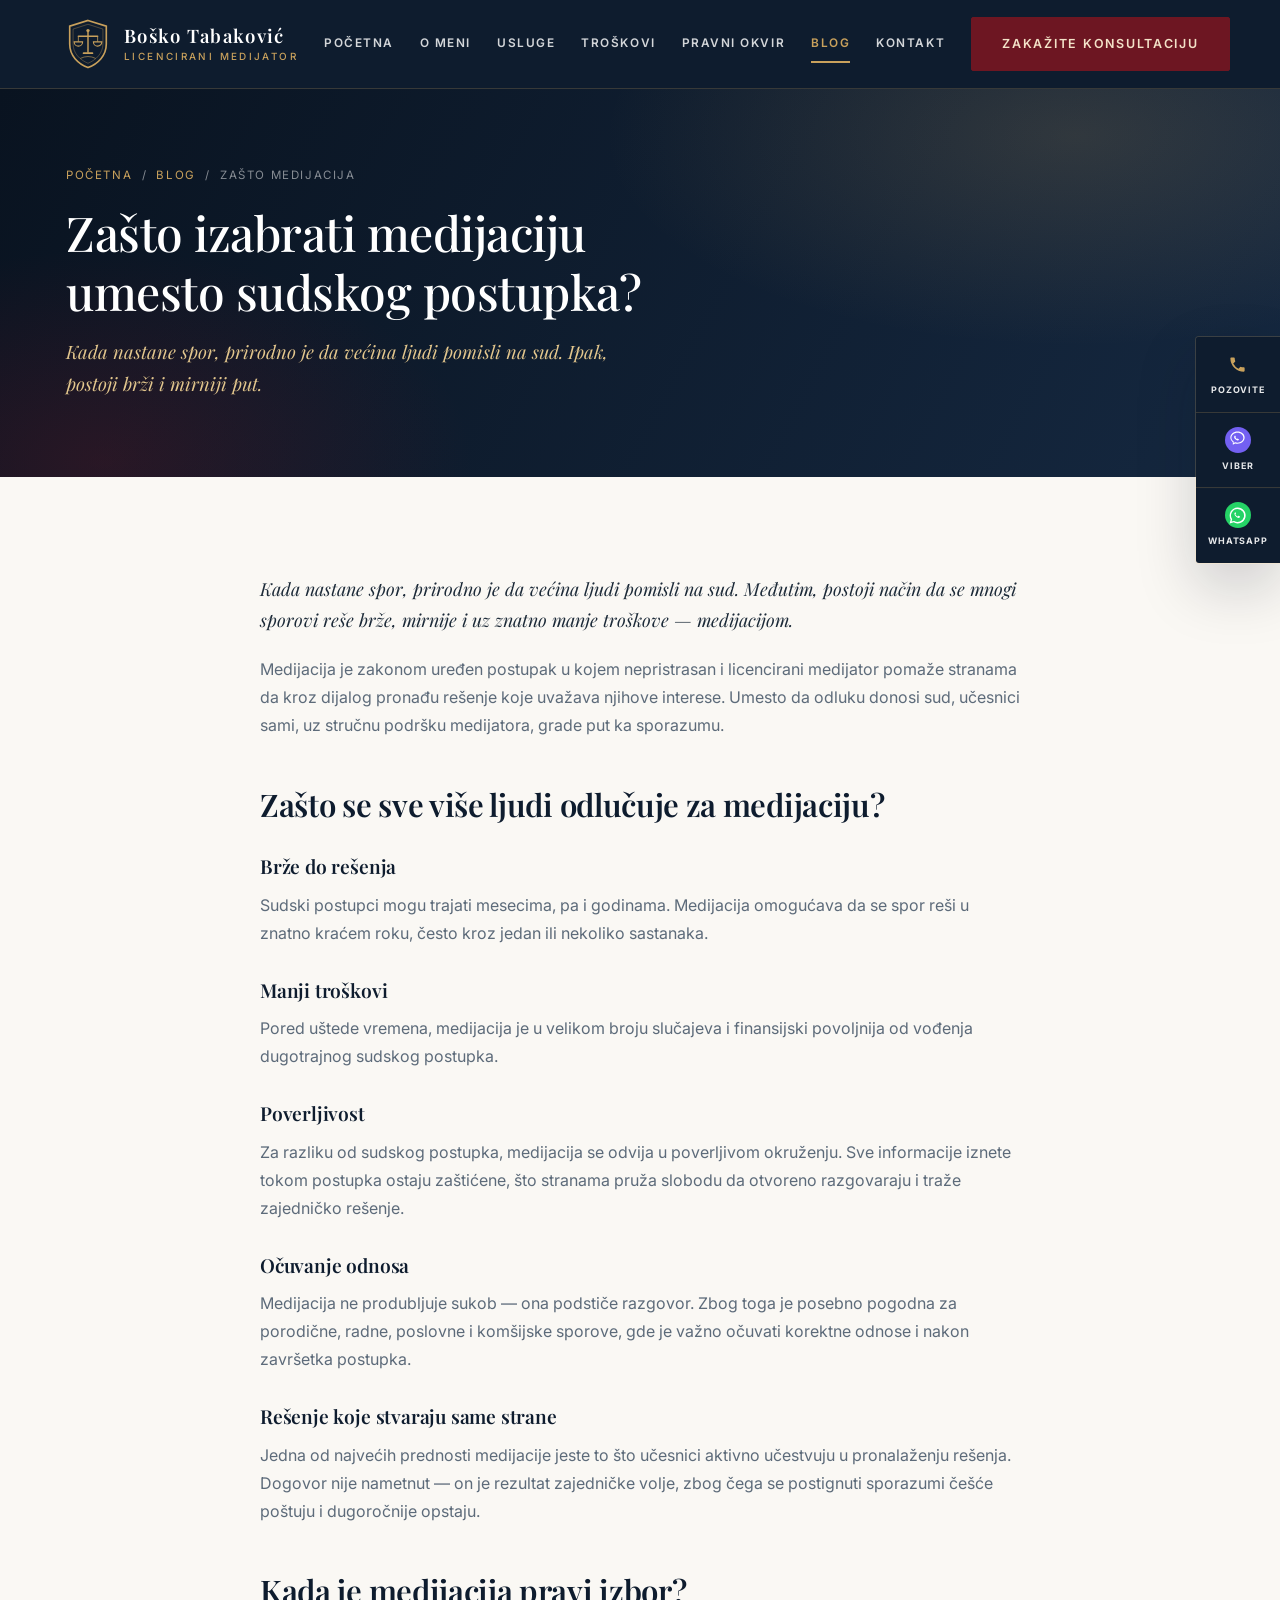
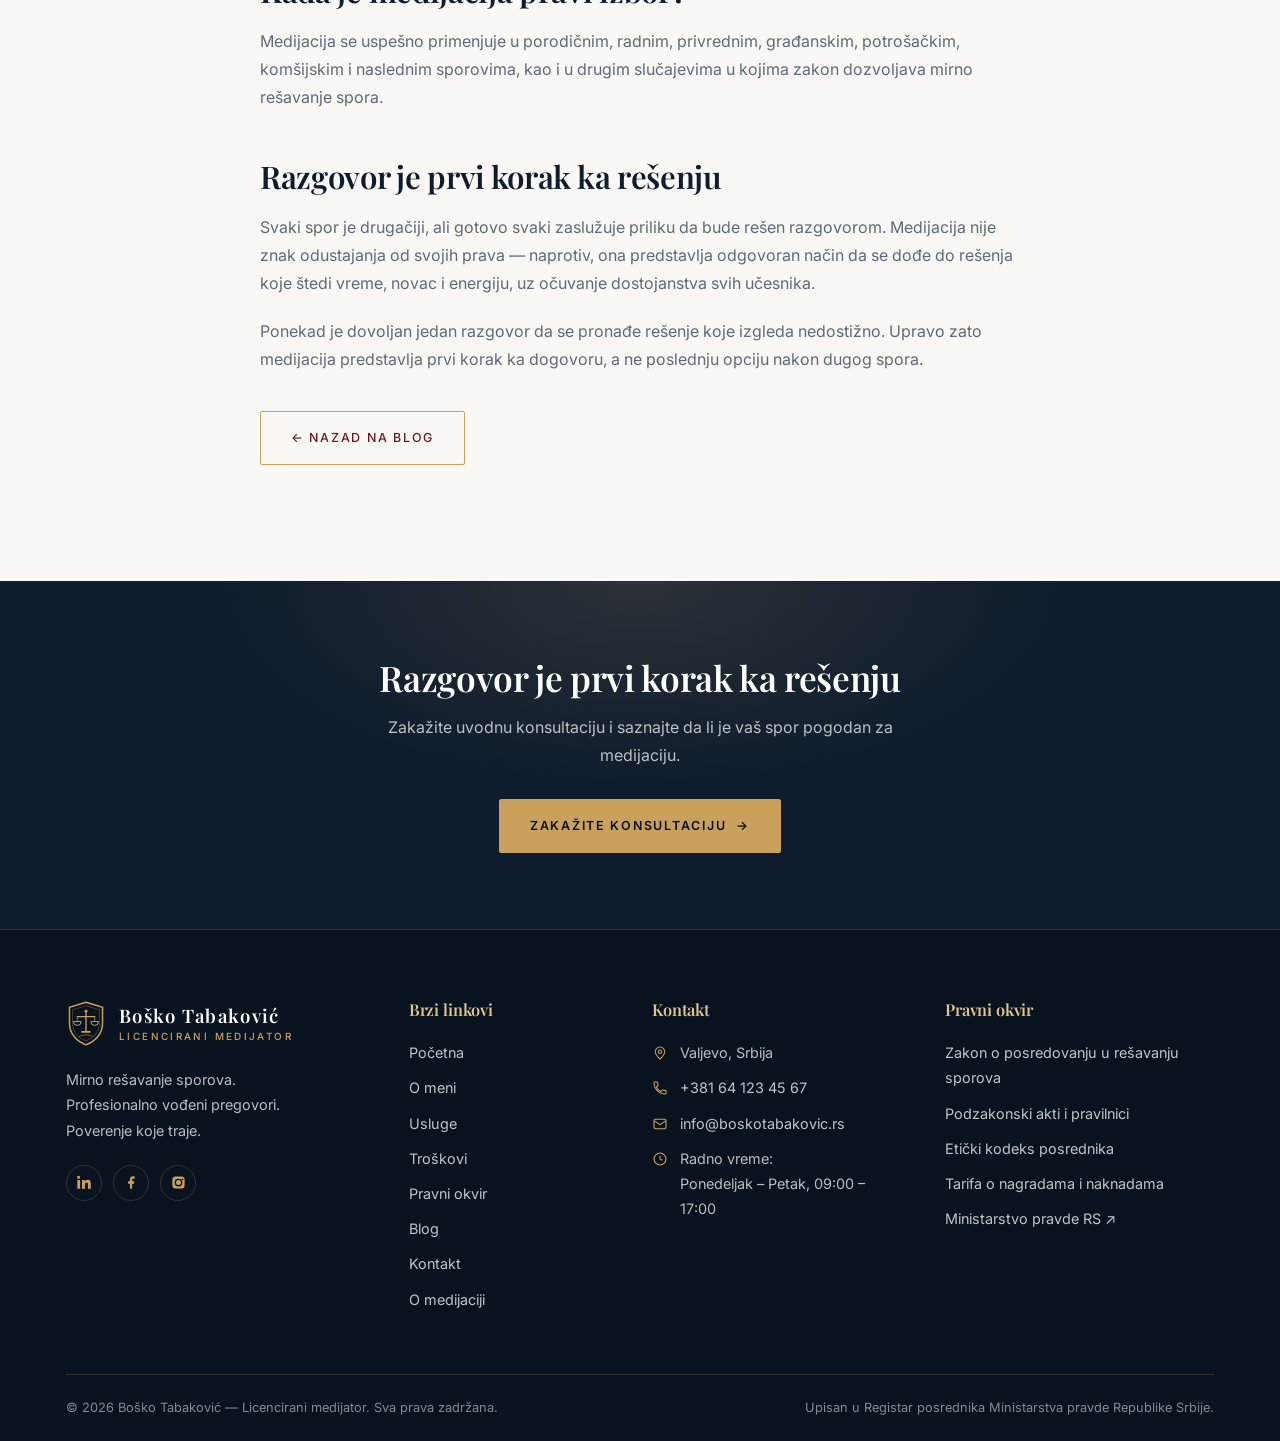
==== blog-zasto-medijacija.html @ adfed77c "Update" ====
<!DOCTYPE html>
<html lang="sr">
<head>
<meta charset="UTF-8">
<meta name="viewport" content="width=device-width,initial-scale=1">
<title>Zašto izabrati medijaciju umesto sudskog postupka?</title>
<meta name="description" content="Brže, jeftinije i poverljivije od suda: pet razloga zbog kojih se sve više ljudi odlučuje za medijaciju.">
<meta property="og:title" content="Zašto izabrati medijaciju umesto sudskog postupka?">
<meta property="og:description" content="Brže, jeftinije i poverljivije od suda: pet razloga zbog kojih se sve više ljudi odlučuje za medijaciju.">
<meta property="og:type" content="website">
<link rel="preconnect" href="https://fonts.googleapis.com">
<link rel="preconnect" href="https://fonts.gstatic.com" crossorigin>
<link href="https://fonts.googleapis.com/css2?family=Playfair+Display:ital,wght@0,500;0,600;0,700;1,500;1,600&family=Inter:wght@400;500;600;700&display=swap" rel="stylesheet">
<link rel="stylesheet" href="style.css">
</head>
<body>
<a class="skip" href="#main">Preskoči na sadržaj</a>
<header class="site-header">
  <div class="wrap">
    <a class="brand" href="index.html">
      <svg viewBox="0 0 44 54" aria-hidden="true">
<path d="M22 2.5 41 8.5V27c0 12-8.5 20.5-19 24.5C11.5 47.5 3 39 3 27V8.5Z" fill="none" stroke="#c9a15c" stroke-width="1.7"/>
<path d="M22 6.5 37.5 11.5V27c0 9.5-7 16.5-15.5 20C13.5 43.5 6.5 36.5 6.5 27V11.5Z" fill="none" stroke="#c9a15c" stroke-width=".7" opacity=".5"/>
<circle cx="22" cy="13" r="1.7" fill="#c9a15c"/>
<line x1="22" y1="14.5" x2="22" y2="36" stroke="#c9a15c" stroke-width="1.5"/>
<line x1="12" y1="19" x2="32" y2="19" stroke="#c9a15c" stroke-width="1.5" stroke-linecap="round"/>
<line x1="12" y1="19" x2="12" y2="24.6" stroke="#c9a15c" stroke-width=".8"/>
<line x1="32" y1="19" x2="32" y2="24.6" stroke="#c9a15c" stroke-width=".8"/>
<path d="M7.6 24.8a4.4 4.4 0 0 0 8.8 0Z" fill="none" stroke="#c9a15c" stroke-width="1.1"/>
<path d="M27.6 24.8a4.4 4.4 0 0 0 8.8 0Z" fill="none" stroke="#c9a15c" stroke-width="1.1"/>
<rect x="16.5" y="35.5" width="11" height="2" rx="1" fill="#c9a15c"/>
<path d="M14 42q8-4 16 0" fill="none" stroke="#c9a15c" stroke-width=".9" opacity=".7"/>
</svg>
      <span class="brand-text">
        <span class="brand-name">Boško Tabaković</span>
        <span class="brand-role">Licencirani medijator</span>
      </span>
    </a>
    <button class="burger" id="burger" aria-label="Otvori meni" aria-expanded="false" aria-controls="nav">
      <span></span><span></span><span></span>
    </button>
    <nav class="nav" id="nav"><a href="index.html">Početna</a><a href="o-meni.html">O meni</a><a href="usluge.html">Usluge</a><a href="troskovi.html">Troškovi</a><a href="pravni-okvir.html">Pravni okvir</a><a href="blog.html" class="active">Blog</a><a href="kontakt.html">Kontakt</a></nav>
    <a class="btn btn-burgundy header-cta" href="kontakt.html">Zakažite konsultaciju</a>
  </div>
</header>

<div class="contact-rail">
  <a href="tel:+381641234567"><span class="ic ic-phone"><svg viewBox="0 0 24 24" fill="#c9a15c"><path d="M6.6 10.8a15.1 15.1 0 0 0 6.6 6.6l2.2-2.2a1 1 0 0 1 1-.2c1.1.4 2.3.6 3.6.6a1 1 0 0 1 1 1V20a1 1 0 0 1-1 1A17 17 0 0 1 3 4a1 1 0 0 1 1-1h3.5a1 1 0 0 1 1 1c0 1.2.2 2.4.6 3.6a1 1 0 0 1-.2 1Z"/></svg></span>Pozovite</a>
  <a href="viber://chat?number=%2B381641234567"><span class="ic ic-viber"><svg viewBox="0 0 24 24" fill="#fff"><path d="M12 2C7 2 3 5.4 3 9.6c0 2.3 1.2 4.3 3.1 5.7v3.4l2.9-1.7c1 .2 1.9.4 3 .4 5 0 9-3.4 9-7.8S17 2 12 2Zm0 1.6c4.1 0 7.4 2.7 7.4 6.2S16.1 16 12 16c-1 0-1.9-.1-2.8-.4l-.4-.1-1.6 1v-1.9l-.4-.3C5.2 13.2 4.3 11.5 4.3 9.8c0-3.5 3.5-6.2 7.7-6.2Z"/><path d="M8.6 7.1c.2-.1.5 0 .6.2l.7 1.2c.1.2.1.5-.1.7l-.4.4c.4.8 1 1.4 1.9 1.8l.4-.4c.2-.2.5-.2.7-.1l1.2.7c.2.1.3.4.2.6-.3.7-1 1.1-1.7 1-2-.3-3.9-2-4.4-4-.2-.7.2-1.5.9-2.1Z"/></svg></span>Viber</a>
  <a href="https://wa.me/381641234567"><span class="ic ic-wa"><svg viewBox="0 0 24 24" fill="#fff"><path d="M12 2a10 10 0 0 0-8.6 15L2 22l5.2-1.4A10 10 0 1 0 12 2Zm0 1.8a8.2 8.2 0 1 1-4.2 15.2l-.3-.2-3 .8.8-2.9-.2-.3A8.2 8.2 0 0 1 12 3.8Z"/><path d="M8.9 7.3c.2 0 .4 0 .5.4l.7 1.6c.1.2 0 .4-.1.5l-.5.6c-.1.1-.2.3 0 .5.5.9 1.5 1.8 2.5 2.2.2.1.4.1.5-.1l.5-.6c.1-.2.3-.2.5-.1l1.6.8c.2.1.3.3.2.5-.2.8-1 1.4-1.9 1.5-2.4-.2-4.8-2.5-5.3-4.9-.1-.9.4-1.8 1.2-2.2.1-.1.3-.1.6-.1Z"/></svg></span>WhatsApp</a>
</div>

<main id="main">
<section class="page-hero">
  <div class="wrap">
    <div class="crumbs"><a href="index.html">Početna</a> &nbsp;/&nbsp; <a href="blog.html">Blog</a> &nbsp;/&nbsp; Zašto medijacija</div>
    <h1>Zašto izabrati medijaciju umesto sudskog postupka?</h1>
    <p class="sub">Kada nastane spor, prirodno je da većina ljudi pomisli na sud. Ipak, postoji brži i mirniji put.</p>
  </div>
</section>

<section class="section bg-cream">
  <div class="wrap">
    <div class="prose" style="max-width:76ch;margin:0 auto">
      <p class="strong-lead">Kada nastane spor, prirodno je da većina ljudi pomisli na sud. Međutim, postoji način da se mnogi sporovi reše brže, mirnije i uz znatno manje troškove — medijacijom.</p>
      <p>Medijacija je zakonom uređen postupak u kojem nepristrasan i licencirani medijator pomaže stranama da kroz dijalog pronađu rešenje koje uvažava njihove interese. Umesto da odluku donosi sud, učesnici sami, uz stručnu podršku medijatora, grade put ka sporazumu.</p>

      <h2>Zašto se sve više ljudi odlučuje za medijaciju?</h2>

      <h3>Brže do rešenja</h3>
      <p>Sudski postupci mogu trajati mesecima, pa i godinama. Medijacija omogućava da se spor reši u znatno kraćem roku, često kroz jedan ili nekoliko sastanaka.</p>

      <h3>Manji troškovi</h3>
      <p>Pored uštede vremena, medijacija je u velikom broju slučajeva i finansijski povoljnija od vođenja dugotrajnog sudskog postupka.</p>

      <h3>Poverljivost</h3>
      <p>Za razliku od sudskog postupka, medijacija se odvija u poverljivom okruženju. Sve informacije iznete tokom postupka ostaju zaštićene, što stranama pruža slobodu da otvoreno razgovaraju i traže zajedničko rešenje.</p>

      <h3>Očuvanje odnosa</h3>
      <p>Medijacija ne produbljuje sukob — ona podstiče razgovor. Zbog toga je posebno pogodna za porodične, radne, poslovne i komšijske sporove, gde je važno očuvati korektne odnose i nakon završetka postupka.</p>

      <h3>Rešenje koje stvaraju same strane</h3>
      <p>Jedna od najvećih prednosti medijacije jeste to što učesnici aktivno učestvuju u pronalaženju rešenja. Dogovor nije nametnut — on je rezultat zajedničke volje, zbog čega se postignuti sporazumi češće poštuju i dugoročnije opstaju.</p>

      <h2>Kada je medijacija pravi izbor?</h2>
      <p>Medijacija se uspešno primenjuje u porodičnim, radnim, privrednim, građanskim, potrošačkim, komšijskim i naslednim sporovima, kao i u drugim slučajevima u kojima zakon dozvoljava mirno rešavanje spora.</p>

      <h2>Razgovor je prvi korak ka rešenju</h2>
      <p>Svaki spor je drugačiji, ali gotovo svaki zaslužuje priliku da bude rešen razgovorom. Medijacija nije znak odustajanja od svojih prava — naprotiv, ona predstavlja odgovoran način da se dođe do rešenja koje štedi vreme, novac i energiju, uz očuvanje dostojanstva svih učesnika.</p>
      <p>Ponekad je dovoljan jedan razgovor da se pronađe rešenje koje izgleda nedostižno. Upravo zato medijacija predstavlja prvi korak ka dogovoru, a ne poslednju opciju nakon dugog spora.</p>

      <p style="margin-top:38px"><a class="btn btn-outline-dark" href="blog.html">&larr; Nazad na blog</a></p>
    </div>
  </div>
</section>
<section class="cta-band">
  <div class="wrap">
    <h2>Razgovor je prvi korak ka rešenju</h2>
    <p>Zakažite uvodnu konsultaciju i saznajte da li je vaš spor pogodan za medijaciju.</p>
    <a class="btn btn-gold" href="kontakt.html">Zakažite konsultaciju <span class="arr">&rarr;</span></a>
  </div>
</section>
</main>

<footer class="site-footer">
  <div class="wrap">
    <div class="foot-grid">
      <div>
        <div class="foot-brand">
          <svg viewBox="0 0 44 54" aria-hidden="true">
<path d="M22 2.5 41 8.5V27c0 12-8.5 20.5-19 24.5C11.5 47.5 3 39 3 27V8.5Z" fill="none" stroke="#c9a15c" stroke-width="1.7"/>
<path d="M22 6.5 37.5 11.5V27c0 9.5-7 16.5-15.5 20C13.5 43.5 6.5 36.5 6.5 27V11.5Z" fill="none" stroke="#c9a15c" stroke-width=".7" opacity=".5"/>
<circle cx="22" cy="13" r="1.7" fill="#c9a15c"/>
<line x1="22" y1="14.5" x2="22" y2="36" stroke="#c9a15c" stroke-width="1.5"/>
<line x1="12" y1="19" x2="32" y2="19" stroke="#c9a15c" stroke-width="1.5" stroke-linecap="round"/>
<line x1="12" y1="19" x2="12" y2="24.6" stroke="#c9a15c" stroke-width=".8"/>
<line x1="32" y1="19" x2="32" y2="24.6" stroke="#c9a15c" stroke-width=".8"/>
<path d="M7.6 24.8a4.4 4.4 0 0 0 8.8 0Z" fill="none" stroke="#c9a15c" stroke-width="1.1"/>
<path d="M27.6 24.8a4.4 4.4 0 0 0 8.8 0Z" fill="none" stroke="#c9a15c" stroke-width="1.1"/>
<rect x="16.5" y="35.5" width="11" height="2" rx="1" fill="#c9a15c"/>
<path d="M14 42q8-4 16 0" fill="none" stroke="#c9a15c" stroke-width=".9" opacity=".7"/>
</svg>
          <span class="brand-text">
            <span class="brand-name">Boško Tabaković</span>
            <span class="brand-role">Licencirani medijator</span>
          </span>
        </div>
        <p>Mirno rešavanje sporova.<br>Profesionalno vođeni pregovori.<br>Poverenje koje traje.</p>
        <div class="socials">
          <a href="#" aria-label="LinkedIn"><svg viewBox="0 0 24 24"><path d="M4.98 3.5a2.49 2.49 0 1 1-4.98 0 2.49 2.49 0 0 1 4.98 0ZM.5 8H5v14H.5Zm7.5 0h4.3v1.9h.1c.6-1.1 2.1-2.3 4.3-2.3 4.6 0 5.4 3 5.4 6.9V22h-4.5v-6.6c0-1.6 0-3.6-2.2-3.6s-2.6 1.7-2.6 3.5V22H8Z"/></svg></a>
          <a href="#" aria-label="Facebook"><svg viewBox="0 0 24 24"><path d="M13 22v-8h3l.5-4H13V7.5c0-1 .3-1.5 1.6-1.5H17V2.2c-.6-.1-1.7-.2-2.9-.2C11.4 2 9.5 3.7 9.5 6.9V10h-3v4h3v8Z"/></svg></a>
          <a href="#" aria-label="Instagram"><svg viewBox="0 0 24 24"><path d="M12 2.2c3.2 0 3.6 0 4.8.1 3.3.1 4.8 1.7 4.9 4.9.1 1.3.1 1.6.1 4.8s0 3.6-.1 4.8c-.1 3.2-1.7 4.8-4.9 4.9-1.3.1-1.6.1-4.8.1s-3.6 0-4.8-.1c-3.3-.1-4.8-1.7-4.9-4.9-.1-1.2-.1-1.6-.1-4.8s0-3.6.1-4.8C2.4 4 4 2.4 7.2 2.3 8.4 2.2 8.8 2.2 12 2.2Zm0 3.6a6.2 6.2 0 1 0 0 12.4 6.2 6.2 0 0 0 0-12.4Zm0 10.2a4 4 0 1 1 0-8 4 4 0 0 1 0 8Zm6.4-10.4a1.44 1.44 0 1 0 0 2.9 1.44 1.44 0 0 0 0-2.9Z"/></svg></a>
        </div>
      </div>
      <div>
        <h4>Brzi linkovi</h4>
        <ul><li><a href="index.html">Početna</a></li><li><a href="o-meni.html">O meni</a></li><li><a href="usluge.html">Usluge</a></li><li><a href="troskovi.html">Troškovi</a></li><li><a href="pravni-okvir.html">Pravni okvir</a></li><li><a href="blog.html">Blog</a></li><li><a href="kontakt.html">Kontakt</a></li><li><a href="o-medijaciji.html">O medijaciji</a></li></ul>
      </div>
      <div>
        <h4>Kontakt</h4>
        <ul class="foot-contact">
          <li><svg viewBox="0 0 24 24"><path d="M12 21s7-6.3 7-11a7 7 0 1 0-14 0c0 4.7 7 11 7 11Z"/><circle cx="12" cy="10" r="2.6"/></svg><span>Valjevo, Srbija</span></li>
          <li><svg viewBox="0 0 24 24"><path d="M6.6 10.8a15.1 15.1 0 0 0 6.6 6.6l2.2-2.2a1 1 0 0 1 1-.2c1.1.4 2.3.6 3.6.6a1 1 0 0 1 1 1V20a1 1 0 0 1-1 1A17 17 0 0 1 3 4a1 1 0 0 1 1-1h3.5a1 1 0 0 1 1 1c0 1.2.2 2.4.6 3.6a1 1 0 0 1-.2 1Z"/></svg><a href="tel:+381641234567">+381 64 123 45 67</a></li>
          <li><svg viewBox="0 0 24 24"><rect x="3" y="5" width="18" height="14" rx="2"/><path d="m3 7 9 6 9-6"/></svg><a href="mailto:info@boskotabakovic.rs">info@boskotabakovic.rs</a></li>
          <li><svg viewBox="0 0 24 24"><circle cx="12" cy="12" r="9"/><path d="M12 7v5l3.5 2"/></svg><span>Radno vreme:<br>Ponedeljak – Petak, 09:00 – 17:00</span></li>
        </ul>
      </div>
      <div>
        <h4>Pravni okvir</h4>
        <ul>
          <li><a href="pravni-okvir.html">Zakon o posredovanju u rešavanju sporova</a></li>
          <li><a href="pravni-okvir.html">Podzakonski akti i pravilnici</a></li>
          <li><a href="pravni-okvir.html">Etički kodeks posrednika</a></li>
          <li><a href="troskovi.html">Tarifa o nagradama i naknadama</a></li>
          <li><a href="https://www.mpravde.gov.rs/" target="_blank" rel="noopener">Ministarstvo pravde RS &#8599;</a></li>
        </ul>
      </div>
    </div>
    <div class="foot-legal">
      <span>&copy; <span id="god">2026</span> Boško Tabaković — Licencirani medijator. Sva prava zadržana.</span>
      <span>Upisan u Registar posrednika Ministarstva pravde Republike Srbije.</span>
    </div>
  </div>
</footer>
<script src="main.js"></script>
</body>
</html>
---- style.css ----
/* ============================================================
   BOŠKO TABAKOVIĆ — LICENCIRANI MEDIJATOR
   Dizajn sistem: tamnoplava (navy) + zlato + bordo + krem
   ============================================================ */

:root{
  --navy-900:#091320;
  --navy-800:#0e1c2e;
  --navy-700:#152840;
  --navy-600:#1e3552;
  --navy-line:rgba(201,161,92,.22);

  --gold:#c9a15c;
  --gold-light:#e2c68d;
  --gold-deep:#a07c3c;

  --burgundy:#6d1622;
  --burgundy-light:#8a2130;

  --cream:#faf8f4;
  --cream-2:#f2eee6;
  --cream-line:#e6dfd2;

  --ink:#1c2a38;
  --ink-soft:#5d6b7a;
  --white:#fff;

  --serif:'Playfair Display',Georgia,'Times New Roman',serif;
  --sans:'Inter',system-ui,-apple-system,'Segoe UI',sans-serif;

  --shadow-sm:0 2px 10px rgba(9,19,32,.06);
  --shadow:0 12px 40px rgba(9,19,32,.10);
  --shadow-lg:0 24px 60px rgba(9,19,32,.18);
}

*{margin:0;padding:0;box-sizing:border-box}
html{scroll-behavior:smooth;-webkit-text-size-adjust:100%}
body{
  font-family:var(--sans);
  color:var(--ink);
  background:var(--cream);
  line-height:1.75;
  font-size:16px;
  overflow-x:hidden;
}
img{max-width:100%;display:block}
a{color:inherit}

h1,h2,h3,h4,.serif{font-family:var(--serif);font-weight:600;line-height:1.22;letter-spacing:-.01em}

.wrap{max-width:1200px;margin:0 auto;padding:0 26px}
.wrap-narrow{max-width:860px;margin:0 auto;padding:0 26px}

/* ---------- TIPOGRAFSKE UTILITY KLASE ---------- */
.eyebrow{
  font-size:.74rem;font-weight:600;letter-spacing:.26em;text-transform:uppercase;
  color:var(--gold-deep);margin-bottom:14px;
}
.on-dark .eyebrow,.eyebrow.on-dark{color:var(--gold)}
.title-lg{font-size:clamp(2rem,4.2vw,3.1rem)}
.title-md{font-size:clamp(1.6rem,3vw,2.3rem)}
.title-sm{font-size:clamp(1.25rem,2.2vw,1.55rem)}
.lead{font-size:1.08rem;color:var(--ink-soft);max-width:66ch}
.center{text-align:center}
.center .lead{margin-left:auto;margin-right:auto}

.rule{width:64px;height:2px;background:var(--gold);margin:22px 0}
.rule.c{margin-left:auto;margin-right:auto}
.rule-diamond{display:flex;align-items:center;justify-content:center;gap:12px;margin:20px 0}
.rule-diamond::before,.rule-diamond::after{content:"";height:1px;width:56px;background:var(--gold);opacity:.6}
.rule-diamond span{width:7px;height:7px;background:var(--gold);transform:rotate(45deg)}

/* ---------- DUGMAD ---------- */
.btn{
  display:inline-flex;align-items:center;gap:10px;
  font-family:var(--sans);font-size:.78rem;font-weight:600;letter-spacing:.14em;text-transform:uppercase;
  padding:15px 30px;border:1px solid transparent;border-radius:2px;
  text-decoration:none;cursor:pointer;
  transition:background .2s,color .2s,border-color .2s,transform .2s;
}
.btn:hover{transform:translateY(-2px)}
.btn-gold{background:var(--gold);color:var(--navy-900);border-color:var(--gold)}
.btn-gold:hover{background:var(--gold-light);border-color:var(--gold-light)}
.btn-burgundy{background:var(--burgundy);color:#f3e2c8;border-color:var(--burgundy)}
.btn-burgundy:hover{background:var(--burgundy-light);border-color:var(--burgundy-light)}
.btn-outline-light{background:transparent;color:var(--white);border-color:rgba(255,255,255,.4)}
.btn-outline-light:hover{border-color:var(--gold);color:var(--gold-light)}
.btn-outline-dark{background:transparent;color:var(--burgundy);border-color:var(--gold)}
.btn-outline-dark:hover{background:var(--gold);color:var(--navy-900)}
.btn .arr{transition:transform .2s}
.btn:hover .arr{transform:translateX(4px)}

/* ---------- HEADER ---------- */
.site-header{
  position:sticky;top:0;z-index:200;
  background:var(--navy-800);
  border-bottom:1px solid var(--navy-line);
}
.site-header .wrap{display:flex;align-items:center;gap:26px;height:88px}
.brand{display:flex;align-items:center;gap:14px;text-decoration:none;flex-shrink:0}
.brand svg{width:44px;height:52px;flex-shrink:0}
.brand-text{display:flex;flex-direction:column;line-height:1.1}
.brand-name{font-family:var(--serif);font-size:1.16rem;font-weight:600;color:var(--white);letter-spacing:.07em;white-space:nowrap}
.brand-role{font-size:.62rem;font-weight:500;letter-spacing:.24em;text-transform:uppercase;color:var(--gold);margin-top:5px}

.nav{display:flex;gap:26px;align-items:center;margin-left:auto}
.nav a{
  font-size:.74rem;font-weight:600;letter-spacing:.13em;text-transform:uppercase;
  color:rgba(255,255,255,.82);text-decoration:none;padding:8px 0;
  border-bottom:2px solid transparent;white-space:nowrap;transition:color .2s,border-color .2s;
}
.nav a:hover{color:var(--gold-light)}
.nav a.active{color:var(--gold);border-bottom-color:var(--gold)}
.header-cta{flex-shrink:0}
.burger{
  display:none;margin-left:auto;background:none;border:1px solid var(--navy-line);
  border-radius:2px;padding:10px 14px;cursor:pointer;color:var(--gold);
}
.burger span{display:block;width:20px;height:2px;background:var(--gold);margin:4px 0;transition:transform .25s,opacity .25s}
.burger[aria-expanded="true"] span:nth-child(1){transform:translateY(6px) rotate(45deg)}
.burger[aria-expanded="true"] span:nth-child(2){opacity:0}
.burger[aria-expanded="true"] span:nth-child(3){transform:translateY(-6px) rotate(-45deg)}

/* ---------- PLUTAJUĆA KONTAKT TRAKA ---------- */
.contact-rail{
  position:fixed;right:0;top:50%;transform:translateY(-50%);z-index:190;
  display:flex;flex-direction:column;
  border:1px solid var(--navy-line);border-right:none;border-radius:4px 0 0 4px;overflow:hidden;
  box-shadow:var(--shadow-lg);
}
.contact-rail a{
  display:flex;flex-direction:column;align-items:center;gap:5px;
  padding:14px 12px;text-decoration:none;
  font-size:.56rem;font-weight:700;letter-spacing:.1em;text-transform:uppercase;
  background:var(--navy-800);color:rgba(255,255,255,.9);
  border-bottom:1px solid var(--navy-line);transition:background .2s;
}
.contact-rail a:last-child{border-bottom:none}
.contact-rail a:hover{background:var(--navy-700)}
.contact-rail svg{width:19px;height:19px}
.contact-rail .ic{width:26px;height:26px;border-radius:50%;display:flex;align-items:center;justify-content:center}
.ic-phone{background:transparent}
.ic-viber{background:#7360f2}
.ic-wa{background:#25d366}

/* ---------- HERO ---------- */
.hero{position:relative;background:var(--navy-800);overflow:hidden;isolation:isolate}
.hero-media{position:absolute;inset:0;z-index:-2}
.hero-media img{width:100%;height:100%;object-fit:cover;object-position:center right}
.hero-fallback{
  position:absolute;inset:0;z-index:-2;
  background:
    radial-gradient(1000px 460px at 78% 32%,rgba(201,161,92,.20),transparent 62%),
    radial-gradient(700px 420px at 96% 82%,rgba(109,22,34,.34),transparent 65%),
    linear-gradient(122deg,var(--navy-900) 0%,var(--navy-800) 46%,var(--navy-700) 100%);
}
.hero-fallback::after{
  content:"";position:absolute;inset:0;
  background-image:linear-gradient(rgba(201,161,92,.05) 1px,transparent 1px);
  background-size:100% 42px;opacity:.5;
}
.hero-veil{
  position:absolute;inset:0;z-index:-1;
  background:linear-gradient(96deg,rgba(9,19,32,.96) 0%,rgba(9,19,32,.9) 34%,rgba(9,19,32,.5) 66%,rgba(9,19,32,.28) 100%);
}
.hero .wrap{position:relative;padding-top:104px;padding-bottom:104px;min-height:560px;display:flex;flex-direction:column;justify-content:center}
.hero-inner{max-width:620px}
.hero h1{font-size:clamp(2.3rem,5.2vw,4rem);color:var(--white);font-weight:500;line-height:1.14}
.hero h1 .gold{display:block;color:var(--gold);font-style:italic;font-weight:500}
.hero p{color:rgba(255,255,255,.82);font-size:1.05rem;max-width:52ch;margin-bottom:38px}
.hero-btns{display:flex;gap:16px;flex-wrap:wrap}
.hero-scroll{
  position:absolute;bottom:26px;left:50%;transform:translateX(-50%);
  display:flex;flex-direction:column;align-items:center;gap:9px;
  font-size:.6rem;letter-spacing:.2em;text-transform:uppercase;color:rgba(255,255,255,.55);
  text-decoration:none;
}
.hero-mouse{width:19px;height:31px;border:1.5px solid rgba(255,255,255,.5);border-radius:11px;position:relative}
.hero-mouse::after{
  content:"";position:absolute;left:50%;top:7px;width:2.5px;height:6px;border-radius:2px;
  background:var(--gold);transform:translateX(-50%);animation:scrolldot 1.9s ease-in-out infinite;
}
@keyframes scrolldot{0%,100%{opacity:0;transform:translate(-50%,0)}45%{opacity:1;transform:translate(-50%,8px)}}

/* Podnaslovni hero na unutrašnjim stranicama */
.page-hero{position:relative;background:var(--navy-800);isolation:isolate;overflow:hidden}
.page-hero::before{
  content:"";position:absolute;inset:0;z-index:-1;
  background:
    radial-gradient(760px 340px at 84% 12%,rgba(201,161,92,.17),transparent 62%),
    radial-gradient(560px 320px at 8% 96%,rgba(109,22,34,.3),transparent 66%),
    linear-gradient(118deg,var(--navy-900),var(--navy-700));
}
.page-hero .wrap{padding-top:76px;padding-bottom:76px}
.page-hero h1{color:var(--white);font-weight:500;font-size:clamp(1.9rem,4vw,3rem);max-width:20ch}
.page-hero .sub{color:var(--gold-light);font-family:var(--serif);font-style:italic;font-size:1.15rem;margin-top:16px;max-width:56ch}
.crumbs{font-size:.72rem;letter-spacing:.14em;text-transform:uppercase;color:rgba(255,255,255,.5);margin-bottom:18px}
.crumbs a{color:var(--gold);text-decoration:none}
.crumbs a:hover{text-decoration:underline}

/* ---------- SEKCIJE ---------- */
.section{padding:96px 0}
.section-sm{padding:64px 0}
.bg-cream{background:var(--cream)}
.bg-cream2{background:var(--cream-2)}
.bg-white{background:var(--white)}
.bg-navy{background:var(--navy-800);color:rgba(255,255,255,.86)}
.bg-navy h1,.bg-navy h2,.bg-navy h3,.bg-navy h4{color:var(--white)}
.bg-navy .lead{color:rgba(255,255,255,.72)}

/* ---------- KARTICE USLUGA ---------- */
.svc-grid{display:grid;grid-template-columns:repeat(3,1fr);gap:0;border:1px solid var(--cream-line);background:var(--white)}
.svc{
  padding:42px 30px;text-align:center;text-decoration:none;color:inherit;
  border-right:1px solid var(--cream-line);border-bottom:1px solid var(--cream-line);
  display:flex;flex-direction:column;align-items:center;
  transition:background .25s,transform .25s;
}
.svc:nth-child(3n){border-right:none}
.svc:nth-last-child(-n+3){border-bottom:none}
.svc:hover{background:var(--cream)}
.svc svg{width:46px;height:46px;stroke:var(--navy-700);fill:none;stroke-width:1.4;stroke-linecap:round;stroke-linejoin:round;margin-bottom:20px;transition:stroke .25s}
.svc:hover svg{stroke:var(--gold-deep)}
.svc h3{
  font-family:var(--serif);font-size:1.05rem;letter-spacing:.06em;text-transform:uppercase;
  color:var(--navy-800);margin-bottom:14px;
}
.svc p{font-size:.9rem;color:var(--ink-soft);margin-bottom:20px;flex-grow:1}
.svc .more{
  font-size:.68rem;font-weight:700;letter-spacing:.16em;text-transform:uppercase;color:var(--burgundy);
  display:inline-flex;align-items:center;gap:8px;
}
.svc:hover .more{color:var(--burgundy-light)}

/* ---------- ZAŠTO + POSTUPAK (tamna sekcija) ---------- */
.split{display:grid;grid-template-columns:1fr 1.25fr;gap:0}
.split-l{padding:76px 56px 76px 0;border-right:1px solid var(--navy-line)}
.split-r{padding:76px 0 76px 56px}
.checklist{list-style:none;margin-top:26px}
.checklist li{position:relative;padding:9px 0 9px 38px;color:rgba(255,255,255,.86);font-size:.96rem}
.checklist li::before{
  content:"";position:absolute;left:0;top:14px;width:21px;height:21px;border-radius:50%;
  border:1px solid var(--gold);
  background:url("data:image/svg+xml;charset=utf-8,%3Csvg xmlns='http://www.w3.org/2000/svg' viewBox='0 0 24 24' fill='none' stroke='%23c9a15c' stroke-width='3' stroke-linecap='round' stroke-linejoin='round'%3E%3Cpolyline points='20 6 9 17 4 12'/%3E%3C/svg%3E") center/11px no-repeat;
}
.steps{display:grid;grid-template-columns:repeat(4,1fr);gap:16px;margin-top:38px;position:relative}
.steps::before{content:"";position:absolute;top:31px;left:12%;right:12%;height:1px;background:var(--navy-line)}
.step{text-align:center;position:relative}
.step-num{font-size:.62rem;letter-spacing:.2em;color:var(--gold);margin-bottom:9px}
.step-circle{
  width:62px;height:62px;border-radius:50%;background:var(--burgundy);border:1px solid var(--gold);
  display:flex;align-items:center;justify-content:center;margin:0 auto 16px;position:relative;z-index:1;
}
.step-circle svg{width:25px;height:25px;stroke:var(--gold-light);fill:none;stroke-width:1.6;stroke-linecap:round;stroke-linejoin:round}
.step h4{font-size:.78rem;font-weight:700;letter-spacing:.13em;text-transform:uppercase;color:var(--white);font-family:var(--sans);margin-bottom:10px}
.step p{font-size:.84rem;color:rgba(255,255,255,.68);line-height:1.6}

/* ---------- O MENI (preview) ---------- */
.about{display:grid;grid-template-columns:1fr 1.1fr;gap:60px;align-items:center;position:relative}
.about-photo{position:relative;aspect-ratio:4/3.2;overflow:hidden;background:var(--navy-700)}
.about-photo img{width:100%;height:100%;object-fit:cover}
.photo-ph{
  position:absolute;inset:0;display:flex;flex-direction:column;align-items:center;justify-content:center;gap:10px;
  background:linear-gradient(150deg,var(--navy-700),var(--navy-900));color:rgba(255,255,255,.42);
  font-size:.78rem;letter-spacing:.12em;text-transform:uppercase;text-align:center;padding:24px;
}
.photo-ph svg{width:46px;height:46px;stroke:var(--gold);fill:none;stroke-width:1.2;opacity:.7}
.monogram{
  position:absolute;right:-10px;top:50%;transform:translateY(-50%);
  width:230px;opacity:.06;pointer-events:none;z-index:0;
}
.about > *{position:relative;z-index:1}

/* ---------- CITAT TRAKA ---------- */
.quote-band{background:var(--burgundy);color:#f6e8d2;text-align:center;padding:52px 26px}
.quote-band p{
  font-family:var(--serif);font-style:italic;font-size:clamp(1.15rem,2.4vw,1.65rem);
  display:inline-flex;align-items:center;gap:18px;flex-wrap:wrap;justify-content:center;
}
.quote-band .qm{font-size:2.1rem;color:var(--gold);line-height:1;font-style:normal}

/* ---------- SADRŽAJ (proza) ---------- */
.prose{max-width:78ch}
.prose p{margin-bottom:20px;color:var(--ink-soft)}
.prose p.strong-lead{color:var(--ink);font-size:1.12rem;font-family:var(--serif);font-style:italic}
.prose h2{font-size:clamp(1.4rem,2.6vw,1.95rem);color:var(--navy-800);margin:46px 0 18px}
.prose h3{font-size:1.2rem;color:var(--navy-800);margin:32px 0 12px}
.prose ul{list-style:none;margin:0 0 24px}
.prose ul li{position:relative;padding:7px 0 7px 26px;color:var(--ink-soft)}
.prose ul li::before{content:"";position:absolute;left:2px;top:18px;width:6px;height:6px;background:var(--gold);transform:rotate(45deg)}
.prose strong{color:var(--ink);font-weight:600}
.prose a{color:var(--burgundy);font-weight:500}

.tick-list{list-style:none;display:grid;grid-template-columns:repeat(2,1fr);gap:2px 30px;margin:8px 0 26px}
.tick-list li{position:relative;padding:9px 0 9px 32px;color:var(--ink)}
.tick-list li::before{
  content:"✓";position:absolute;left:0;top:9px;width:20px;height:20px;border-radius:50%;
  background:var(--burgundy);color:var(--gold-light);font-size:.7rem;
  display:flex;align-items:center;justify-content:center;
}

/* ---------- STUDIJA SLUČAJA ---------- */
.case{background:var(--navy-800);color:rgba(255,255,255,.82);padding:52px 46px;position:relative;overflow:hidden}
.case::before{
  content:"";position:absolute;top:0;left:0;width:4px;height:100%;
  background:linear-gradient(var(--gold),var(--burgundy));
}
.case h3{color:var(--white);font-size:1.5rem;margin-bottom:8px}
.case .case-tag{font-size:.68rem;letter-spacing:.24em;text-transform:uppercase;color:var(--gold);margin-bottom:10px}
.case-grid{display:grid;grid-template-columns:repeat(3,1fr);gap:30px;margin-top:32px}
.case-block h4{
  font-family:var(--sans);font-size:.72rem;font-weight:700;letter-spacing:.16em;text-transform:uppercase;
  color:var(--gold);margin-bottom:12px;padding-bottom:10px;border-bottom:1px solid var(--navy-line);
}
.case-block p{font-size:.92rem;color:rgba(255,255,255,.76)}
.case-note{margin-top:30px;padding-top:20px;border-top:1px solid var(--navy-line);font-size:.8rem;color:rgba(255,255,255,.5);font-style:italic}

/* ---------- FAQ ---------- */
.faq{max-width:820px}
.faq details{background:var(--white);border:1px solid var(--cream-line);border-left:3px solid var(--gold);margin-bottom:12px}
.faq summary{
  cursor:pointer;padding:20px 26px;font-weight:600;color:var(--navy-800);list-style:none;
  display:flex;justify-content:space-between;align-items:center;gap:18px;font-size:1rem;
}
.faq summary::-webkit-details-marker{display:none}
.faq summary::after{content:"+";font-family:var(--serif);font-size:1.5rem;color:var(--gold-deep);transition:transform .25s;flex-shrink:0;line-height:1}
.faq details[open] summary::after{transform:rotate(45deg)}
.faq details p{padding:0 26px 22px;color:var(--ink-soft);font-size:.95rem}

/* ---------- TABELE ---------- */
.table-wrap{overflow-x:auto;box-shadow:var(--shadow-sm)}
table.tbl{width:100%;border-collapse:collapse;background:var(--white);min-width:520px}
table.tbl th,table.tbl td{padding:15px 20px;text-align:left;border-bottom:1px solid var(--cream-line);font-size:.94rem}
table.tbl thead th{background:var(--navy-800);color:var(--gold-light);font-family:var(--serif);font-weight:600;font-size:1rem}
table.tbl tbody tr:last-child td{border-bottom:none}
table.tbl tbody tr:nth-child(even){background:var(--cream)}
table.tbl td.num{text-align:right;font-variant-numeric:tabular-nums;white-space:nowrap}
table.tbl td.hi{font-weight:600;color:var(--burgundy)}

/* ---------- KALKULATOR ---------- */
.calc{
  background:var(--navy-800);color:var(--white);
  display:grid;grid-template-columns:1.05fr .95fr;gap:0;
  box-shadow:var(--shadow-lg);overflow:hidden;
}
.calc-form{padding:46px 44px}
.calc-out{padding:46px 44px;background:var(--navy-900);border-left:1px solid var(--navy-line);display:flex;flex-direction:column}
.calc h3{color:var(--white);font-size:1.45rem;margin-bottom:6px}
.calc .hint{font-size:.86rem;color:rgba(255,255,255,.6);margin-bottom:28px}
.field{margin-bottom:22px}
.field label{display:block;font-size:.7rem;font-weight:700;letter-spacing:.15em;text-transform:uppercase;color:var(--gold);margin-bottom:9px}
.field input,.field select{
  width:100%;padding:13px 15px;background:var(--navy-700);color:var(--white);
  border:1px solid var(--navy-line);border-radius:2px;font-family:var(--sans);font-size:1rem;
}
.field input:focus,.field select:focus{outline:2px solid var(--gold);outline-offset:1px}
.field select option{background:var(--navy-800);color:var(--white)}
.seg{display:flex;gap:0;border:1px solid var(--navy-line);border-radius:2px;overflow:hidden}
.seg button{
  flex:1;padding:13px 10px;background:transparent;border:none;cursor:pointer;
  font-family:var(--sans);font-size:.78rem;font-weight:600;letter-spacing:.08em;text-transform:uppercase;
  color:rgba(255,255,255,.7);transition:background .2s,color .2s;
}
.seg button[aria-pressed="true"]{background:var(--gold);color:var(--navy-900)}
.stepper{display:flex;align-items:center;gap:0;border:1px solid var(--navy-line);border-radius:2px;width:fit-content}
.stepper button{
  width:46px;height:48px;background:transparent;border:none;color:var(--gold);
  font-size:1.3rem;cursor:pointer;line-height:1;transition:background .2s;
}
.stepper button:hover{background:var(--navy-700)}
.stepper input{
  width:64px;height:48px;text-align:center;background:var(--navy-700);color:var(--white);
  border:none;border-left:1px solid var(--navy-line);border-right:1px solid var(--navy-line);
  font-size:1.05rem;font-family:var(--sans);font-variant-numeric:tabular-nums;
}
.calc-total{margin-top:auto}
.calc-row{display:flex;justify-content:space-between;align-items:baseline;gap:14px;padding:13px 0;border-bottom:1px solid var(--navy-line);font-size:.92rem;color:rgba(255,255,255,.72)}
.calc-row .v{font-variant-numeric:tabular-nums;color:var(--white);font-weight:600;white-space:nowrap}
.calc-big{padding:26px 0 6px}
.calc-big .lbl{font-size:.7rem;letter-spacing:.18em;text-transform:uppercase;color:var(--gold);margin-bottom:8px}
.calc-big .amt{font-family:var(--serif);font-size:clamp(1.9rem,4.2vw,2.7rem);color:var(--gold-light);font-variant-numeric:tabular-nums;line-height:1.1}
.calc-split{background:rgba(201,161,92,.09);border:1px solid var(--navy-line);padding:16px 18px;margin-top:20px;font-size:.88rem;color:rgba(255,255,255,.8)}
.calc-split b{color:var(--gold-light);font-variant-numeric:tabular-nums}
.calc-note{font-size:.76rem;color:rgba(255,255,255,.5);margin-top:18px;line-height:1.6}

/* ---------- KONTAKT ---------- */
.contact-grid{display:grid;grid-template-columns:1fr 1.1fr;gap:36px}
.info-card{background:var(--white);border:1px solid var(--cream-line);border-top:3px solid var(--gold);padding:38px 34px}
.info-card h3{font-size:1.3rem;color:var(--navy-800);margin-bottom:24px}
.info-row{display:flex;gap:16px;align-items:flex-start;padding:13px 0;border-bottom:1px solid var(--cream-line)}
.info-row:last-of-type{border-bottom:none}
.info-row svg{width:19px;height:19px;stroke:var(--gold-deep);fill:none;stroke-width:1.6;flex-shrink:0;margin-top:5px}
.info-row a{color:var(--navy-800);font-weight:600;text-decoration:none}
.info-row a:hover{color:var(--burgundy)}
.info-row .lbl{font-size:.68rem;letter-spacing:.14em;text-transform:uppercase;color:var(--ink-soft);display:block;margin-bottom:3px}
.form-card{background:var(--white);border:1px solid var(--cream-line);border-top:3px solid var(--burgundy);padding:38px 34px}
.form-card label{display:block;font-size:.7rem;font-weight:700;letter-spacing:.14em;text-transform:uppercase;color:var(--navy-800);margin:18px 0 8px}
.form-card input,.form-card select,.form-card textarea{
  width:100%;padding:13px 15px;border:1px solid var(--cream-line);border-radius:2px;
  font-family:var(--sans);font-size:.97rem;background:var(--cream);color:var(--ink);
}
.form-card input:focus,.form-card select:focus,.form-card textarea:focus{outline:2px solid var(--gold);outline-offset:1px}
.form-note{font-size:.78rem;color:var(--ink-soft);margin-top:14px}

/* ---------- BLOG ---------- */
.post-grid{display:grid;grid-template-columns:repeat(3,1fr);gap:26px}
.post{background:var(--white);border:1px solid var(--cream-line);text-decoration:none;color:inherit;display:flex;flex-direction:column;transition:transform .25s,box-shadow .25s}
.post:hover{transform:translateY(-5px);box-shadow:var(--shadow)}
.post-top{background:var(--navy-800);padding:30px 28px;border-bottom:3px solid var(--gold)}
.post-top .cat{font-size:.64rem;letter-spacing:.2em;text-transform:uppercase;color:var(--gold)}
.post-body{padding:26px 28px;flex-grow:1;display:flex;flex-direction:column}
.post-body h3{font-size:1.2rem;color:var(--navy-800);margin-bottom:12px}
.post-body p{font-size:.92rem;color:var(--ink-soft);flex-grow:1;margin-bottom:18px}
.post-body .more{font-size:.68rem;font-weight:700;letter-spacing:.16em;text-transform:uppercase;color:var(--burgundy)}

/* ---------- CTA TRAKA ---------- */
.cta-band{background:var(--navy-800);text-align:center;padding:76px 26px;position:relative;overflow:hidden;isolation:isolate}
.cta-band::before{
  content:"";position:absolute;inset:0;z-index:-1;
  background:radial-gradient(620px 300px at 50% 0%,rgba(201,161,92,.16),transparent 68%);
}
.cta-band h2{color:var(--white);font-size:clamp(1.5rem,3vw,2.2rem);margin-bottom:14px}
.cta-band p{color:rgba(255,255,255,.72);max-width:56ch;margin:0 auto 30px}

/* ---------- FOOTER ---------- */
.site-footer{background:var(--navy-900);color:rgba(255,255,255,.72);padding:70px 0 0;border-top:1px solid var(--navy-line)}
.foot-grid{display:grid;grid-template-columns:1.5fr 1fr 1.25fr 1.35fr;gap:44px;padding-bottom:52px}
.site-footer h4{font-family:var(--serif);color:var(--gold-light);font-size:1.02rem;margin-bottom:20px;font-weight:600}
.site-footer p{font-size:.9rem;line-height:1.75}
.site-footer ul{list-style:none}
.site-footer li{margin-bottom:10px;font-size:.9rem}
.site-footer a{color:rgba(255,255,255,.75);text-decoration:none}
.site-footer a:hover{color:var(--gold-light)}
.foot-brand{display:flex;align-items:center;gap:13px;margin-bottom:20px}
.foot-brand svg{width:40px;height:47px}
.foot-contact li{display:flex;gap:12px;align-items:flex-start}
.foot-contact svg{width:16px;height:16px;stroke:var(--gold);fill:none;stroke-width:1.6;flex-shrink:0;margin-top:5px}
.socials{display:flex;gap:11px;margin-top:22px}
.socials a{
  width:36px;height:36px;border:1px solid var(--navy-line);border-radius:50%;
  display:flex;align-items:center;justify-content:center;transition:background .2s,border-color .2s;
}
.socials a:hover{background:var(--gold);border-color:var(--gold)}
.socials svg{width:15px;height:15px;fill:var(--gold)}
.socials a:hover svg{fill:var(--navy-900)}
.news-form{display:flex;margin-top:14px;border:1px solid var(--navy-line)}
.news-form input{flex:1;padding:12px 14px;background:var(--navy-800);border:none;color:var(--white);font-family:var(--sans);font-size:.88rem;min-width:0}
.news-form input:focus{outline:2px solid var(--gold);outline-offset:-2px}
.news-form button{width:48px;background:var(--gold);border:none;color:var(--navy-900);font-size:1.1rem;cursor:pointer;transition:background .2s}
.news-form button:hover{background:var(--gold-light)}
.foot-legal{
  border-top:1px solid var(--navy-line);padding:22px 0;
  display:flex;justify-content:space-between;gap:20px;flex-wrap:wrap;
  font-size:.8rem;color:rgba(255,255,255,.5);
}
.foot-legal a{color:rgba(255,255,255,.6)}

/* ---------- PRISTUPAČNOST ---------- */
a:focus-visible,button:focus-visible,summary:focus-visible,input:focus-visible,select:focus-visible,textarea:focus-visible{
  outline:3px solid var(--gold);outline-offset:2px;
}
.skip{position:absolute;left:-9999px;top:0;background:var(--gold);color:var(--navy-900);padding:12px 20px;z-index:999}
.skip:focus{left:10px;top:10px}
@media (prefers-reduced-motion:reduce){
  *{transition:none !important;animation:none !important}
  html{scroll-behavior:auto}
}

/* ---------- RESPONSIVE ---------- */
@media(max-width:1080px){
  .nav{gap:18px}
  .nav a{font-size:.68rem;letter-spacing:.1em}
  .contact-rail{display:none}
}
@media(max-width:980px){
  .site-header .wrap{height:76px}
  .burger{display:block}
  .nav{
    display:none;position:absolute;top:76px;left:0;right:0;
    background:var(--navy-800);flex-direction:column;align-items:stretch;gap:0;
    padding:12px 26px 22px;border-bottom:2px solid var(--gold);box-shadow:var(--shadow-lg);
  }
  .nav.open{display:flex}
  .nav a{padding:14px 0;border-bottom:1px solid var(--navy-line);font-size:.78rem}
  .nav a.active{border-bottom-color:var(--gold)}
  .header-cta{display:none}
  .svc-grid{grid-template-columns:repeat(2,1fr)}
  .svc:nth-child(3n){border-right:1px solid var(--cream-line)}
  .svc:nth-child(2n){border-right:none}
  .svc:nth-last-child(-n+3){border-bottom:1px solid var(--cream-line)}
  .svc:nth-last-child(-n+2){border-bottom:none}
  .split{grid-template-columns:1fr}
  .split-l{padding:60px 0;border-right:none;border-bottom:1px solid var(--navy-line)}
  .split-r{padding:60px 0}
  .about,.contact-grid,.calc{grid-template-columns:1fr}
  .calc-out{border-left:none;border-top:1px solid var(--navy-line)}
  .post-grid{grid-template-columns:repeat(2,1fr)}
  .foot-grid{grid-template-columns:1fr 1fr;gap:34px}
  .case-grid{grid-template-columns:1fr}
  .section{padding:68px 0}
  .monogram{display:none}
}
@media(max-width:620px){
  body{font-size:15.5px}
  .brand-name{font-size:1rem}
  .brand svg{width:38px;height:45px}
  .hero .wrap{padding-top:70px;padding-bottom:88px;min-height:0}
  .hero-btns .btn{width:100%;justify-content:center}
  .svc-grid,.post-grid,.tick-list,.foot-grid{grid-template-columns:1fr}
  .svc{border-right:none !important;border-bottom:1px solid var(--cream-line) !important}
  .svc:last-child{border-bottom:none !important}
  .steps{grid-template-columns:1fr 1fr;gap:28px}
  .steps::before{display:none}
  .case{padding:38px 26px}
  .calc-form,.calc-out{padding:34px 26px}
  .info-card,.form-card{padding:30px 24px}
  .section{padding:56px 0}
  .quote-band p{gap:10px}
}

/* ---------- IZDVOJENI TEKST NA BLOGU ---------- */
.post-feature{display:grid;grid-template-columns:1fr 1.4fr;align-items:stretch;max-width:1000px;margin:0 auto}
.post-feature .post-top{
  display:flex;flex-direction:column;justify-content:center;
  border-bottom:none;border-right:3px solid var(--gold);padding:48px 40px;
}
.post-feature .post-top .headline{font-family:var(--serif);font-size:1.6rem;color:#fff;margin-top:14px;line-height:1.25}
.post-feature .post-body{padding:48px 40px;justify-content:center}
@media(max-width:820px){
  .post-feature{grid-template-columns:1fr}
  .post-feature .post-top{border-right:none;border-bottom:3px solid var(--gold);padding:34px 28px}
  .post-feature .post-top .headline{font-size:1.35rem}
  .post-feature .post-body{padding:32px 28px}
}
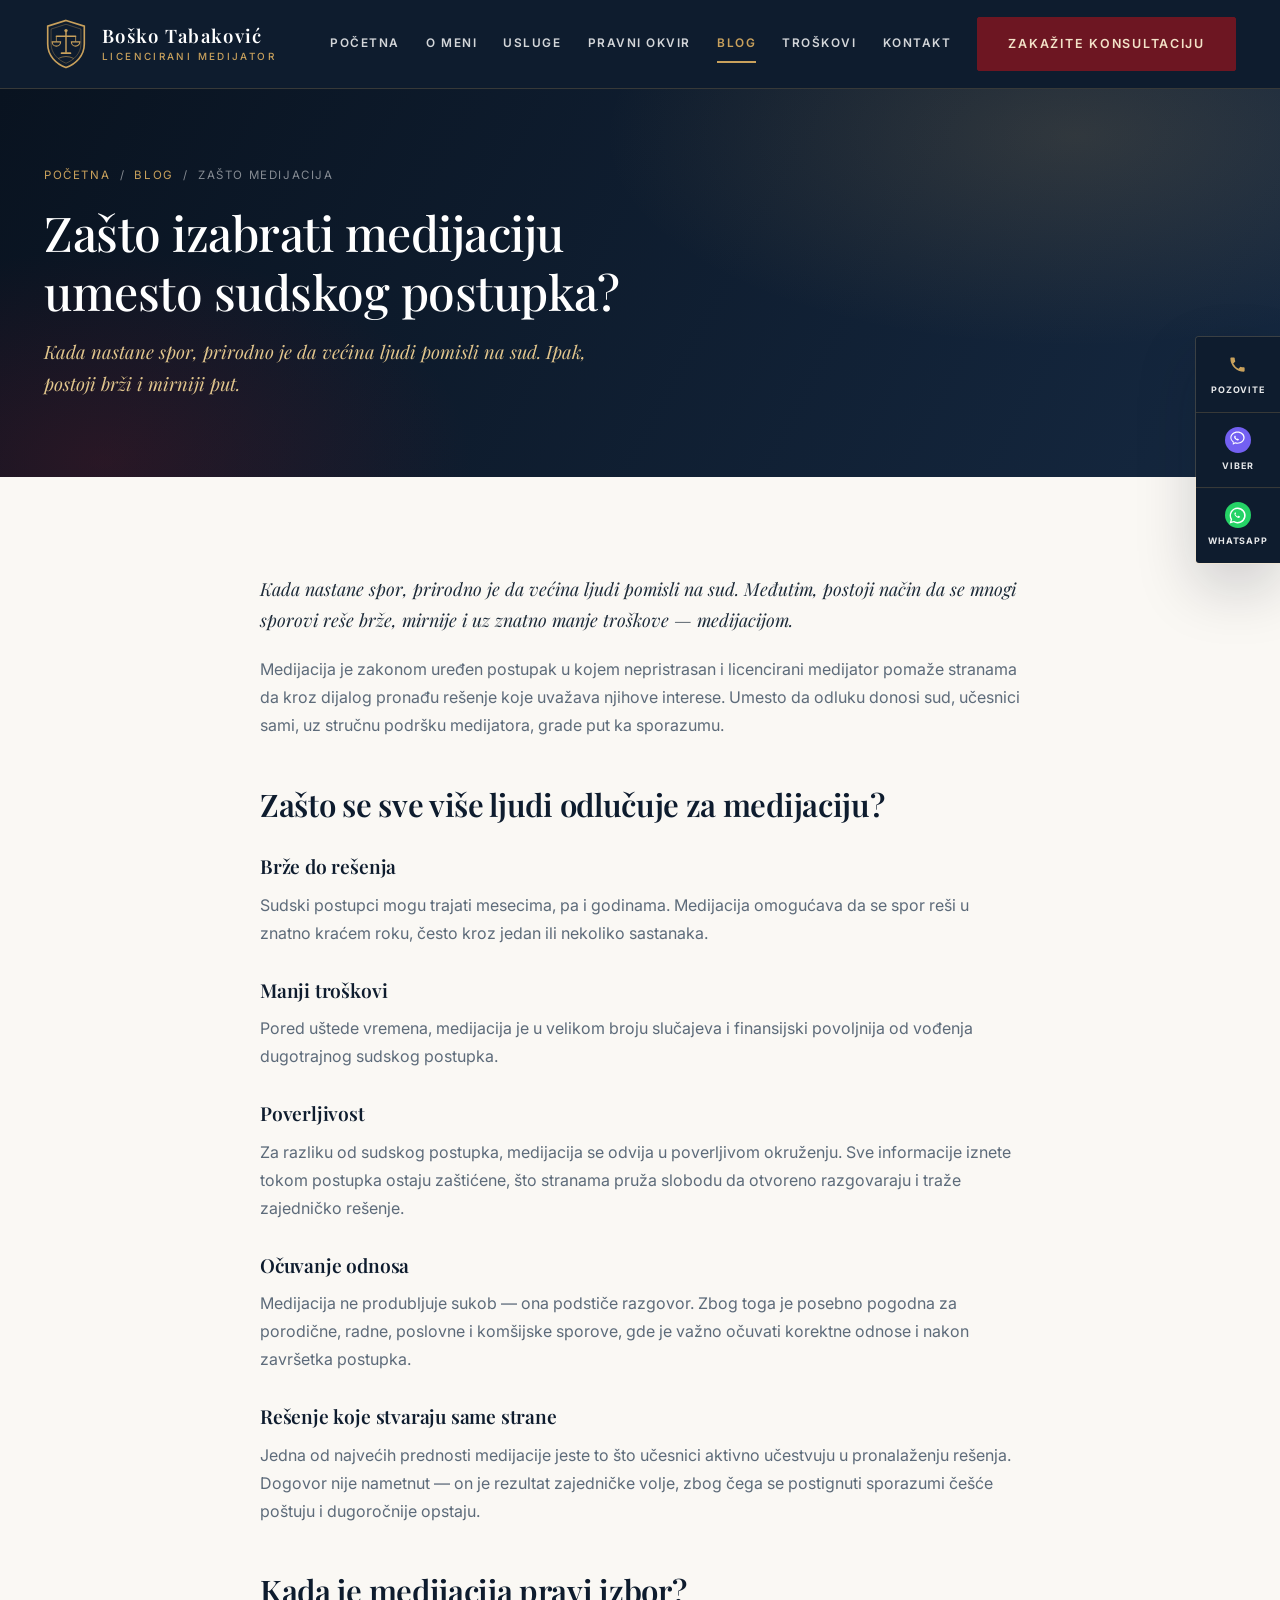
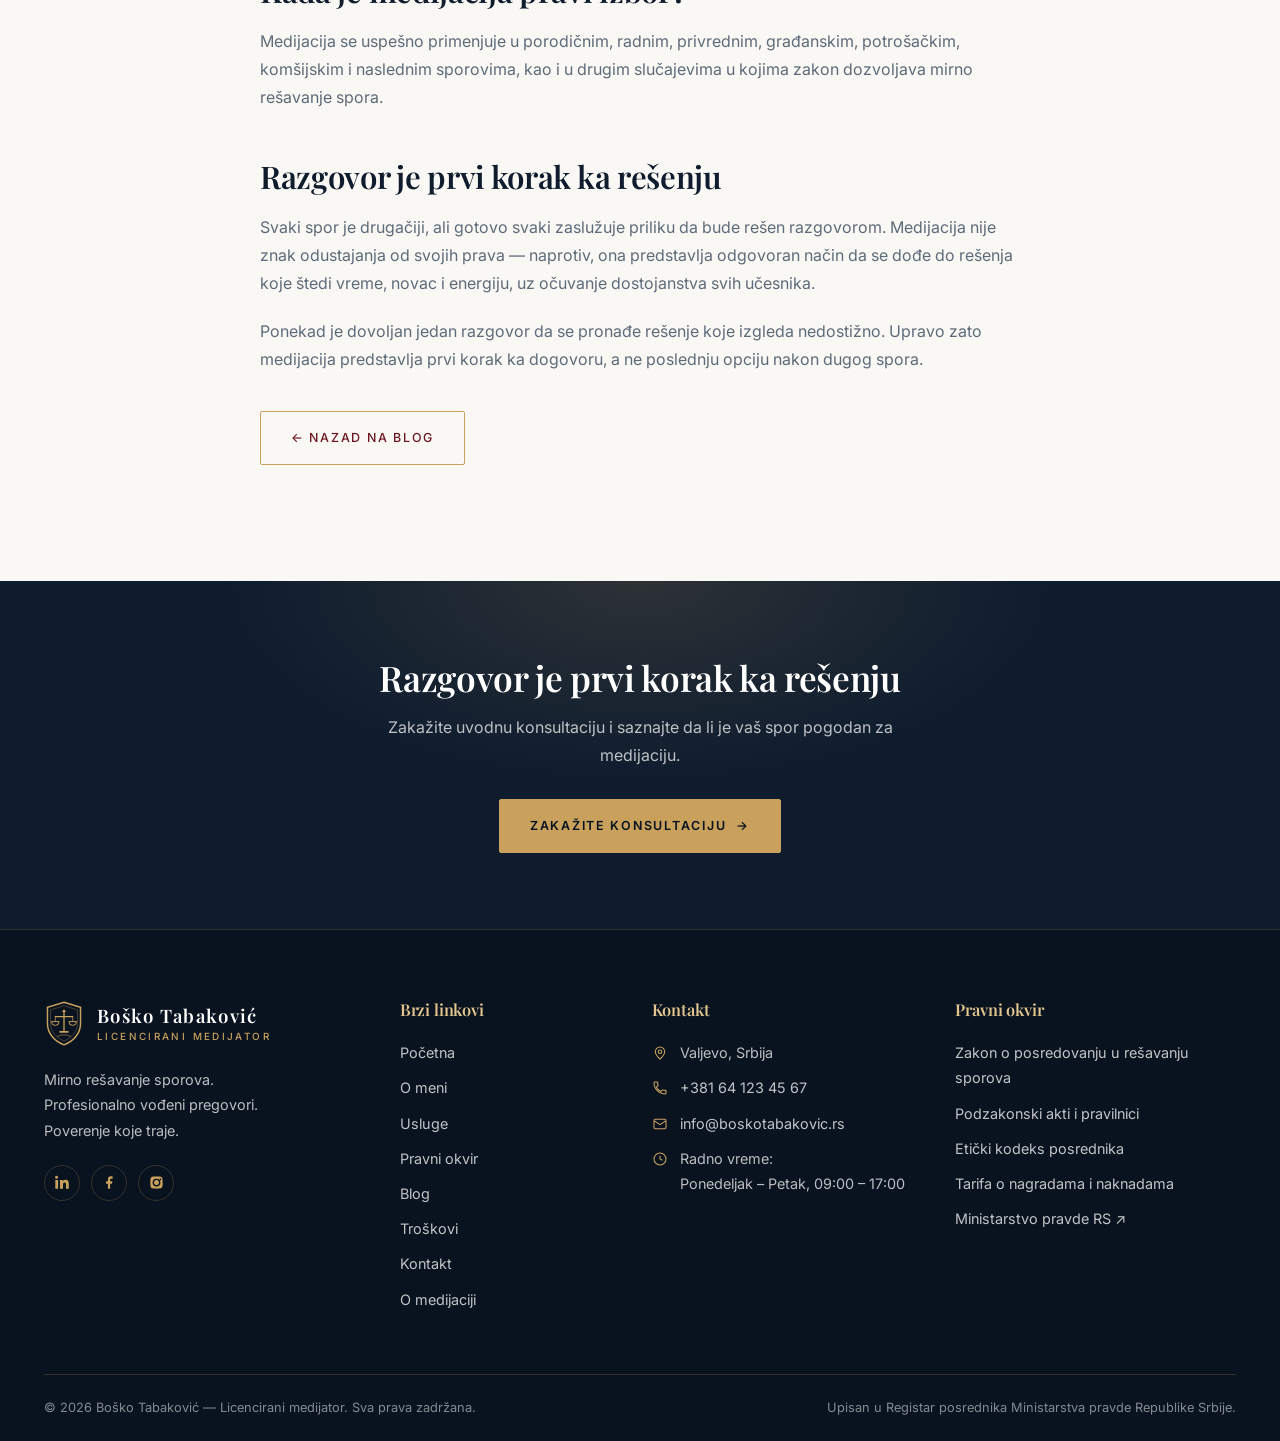
==== commit 2556b96d: "Update" ====
--- a/blog-zasto-medijacija.html
+++ b/blog-zasto-medijacija.html
@@ -39,7 +39,7 @@
     <button class="burger" id="burger" aria-label="Otvori meni" aria-expanded="false" aria-controls="nav">
       <span></span><span></span><span></span>
     </button>
-    <nav class="nav" id="nav"><a href="index.html">Početna</a><a href="o-meni.html">O meni</a><a href="usluge.html">Usluge</a><a href="troskovi.html">Troškovi</a><a href="pravni-okvir.html">Pravni okvir</a><a href="blog.html" class="active">Blog</a><a href="kontakt.html">Kontakt</a></nav>
+    <nav class="nav" id="nav"><a href="index.html">Početna</a><a href="o-meni.html">O meni</a><a href="usluge.html">Usluge</a><a href="pravni-okvir.html">Pravni okvir</a><a href="blog.html" class="active">Blog</a><a href="troskovi.html">Troškovi</a><a href="kontakt.html">Kontakt</a></nav>
     <a class="btn btn-burgundy header-cta" href="kontakt.html">Zakažite konsultaciju</a>
   </div>
 </header>
@@ -134,7 +134,7 @@
       </div>
       <div>
         <h4>Brzi linkovi</h4>
-        <ul><li><a href="index.html">Početna</a></li><li><a href="o-meni.html">O meni</a></li><li><a href="usluge.html">Usluge</a></li><li><a href="troskovi.html">Troškovi</a></li><li><a href="pravni-okvir.html">Pravni okvir</a></li><li><a href="blog.html">Blog</a></li><li><a href="kontakt.html">Kontakt</a></li><li><a href="o-medijaciji.html">O medijaciji</a></li></ul>
+        <ul><li><a href="index.html">Početna</a></li><li><a href="o-meni.html">O meni</a></li><li><a href="usluge.html">Usluge</a></li><li><a href="pravni-okvir.html">Pravni okvir</a></li><li><a href="blog.html">Blog</a></li><li><a href="troskovi.html">Troškovi</a></li><li><a href="kontakt.html">Kontakt</a></li><li><a href="o-medijaciji.html">O medijaciji</a></li></ul>
       </div>
       <div>
         <h4>Kontakt</h4>
--- a/style.css
+++ b/style.css
@@ -24,6 +24,12 @@
   --ink:#1c2a38;
   --ink-soft:#5d6b7a;
   --white:#fff;
+
+  /* ŠIRINA SADRŽAJA — jedino mesto gde se menja.
+     1520px = široko, prati dizajn.  Za sadržaj od ivice do ivice stavite: none
+     Za uži, klasičniji sajt stavite: 1200px */
+  --wrap-max:1520px;
+  --wrap-pad:44px;
 
   --serif:'Playfair Display',Georgia,'Times New Roman',serif;
   --sans:'Inter',system-ui,-apple-system,'Segoe UI',sans-serif;
@@ -48,8 +54,8 @@
 
 h1,h2,h3,h4,.serif{font-family:var(--serif);font-weight:600;line-height:1.22;letter-spacing:-.01em}
 
-.wrap{max-width:1200px;margin:0 auto;padding:0 26px}
-.wrap-narrow{max-width:860px;margin:0 auto;padding:0 26px}
+.wrap{max-width:var(--wrap-max);margin:0 auto;padding:0 var(--wrap-pad)}
+.wrap-narrow{max-width:860px;margin:0 auto;padding:0 var(--wrap-pad)}
 
 /* ---------- TIPOGRAFSKE UTILITY KLASE ---------- */
 .eyebrow{
@@ -281,6 +287,7 @@
 
 /* ---------- SADRŽAJ (proza) ---------- */
 .prose{max-width:78ch}
+.section .wrap > .prose{margin-left:auto;margin-right:auto}
 .prose p{margin-bottom:20px;color:var(--ink-soft)}
 .prose p.strong-lead{color:var(--ink);font-size:1.12rem;font-family:var(--serif);font-style:italic}
 .prose h2{font-size:clamp(1.4rem,2.6vw,1.95rem);color:var(--navy-800);margin:46px 0 18px}
@@ -473,6 +480,7 @@
   .contact-rail{display:none}
 }
 @media(max-width:980px){
+  :root{--wrap-pad:26px}
   .site-header .wrap{height:76px}
   .burger{display:block}
   .nav{
@@ -501,6 +509,7 @@
   .monogram{display:none}
 }
 @media(max-width:620px){
+  :root{--wrap-pad:22px}
   body{font-size:15.5px}
   .brand-name{font-size:1rem}
   .brand svg{width:38px;height:45px}
@@ -532,3 +541,56 @@
   .post-feature .post-top .headline{font-size:1.35rem}
   .post-feature .post-body{padding:32px 28px}
 }
+
+/* ---------- VAGA U SEKCIJI „ZAŠTO MEDIJACIJA?" ---------- */
+.why-grid{display:grid;grid-template-columns:210px 1fr;gap:40px;align-items:center}
+.tas-figure{position:relative;display:flex;align-items:center;justify-content:center;isolation:isolate}
+.tas-figure::before{
+  content:"";position:absolute;z-index:-1;
+  width:135%;padding-bottom:135%;left:50%;top:50%;transform:translate(-50%,-50%);
+  border-radius:50%;
+  background:radial-gradient(circle,
+    rgba(201,161,92,.30) 0%,
+    rgba(201,161,92,.13) 34%,
+    rgba(201,161,92,.04) 55%,
+    transparent 72%);
+}
+.tas-figure::after{
+  content:"";position:absolute;z-index:-1;bottom:2%;left:50%;transform:translateX(-50%);
+  width:78%;height:16px;border-radius:50%;
+  background:radial-gradient(ellipse,rgba(0,0,0,.55),transparent 72%);
+}
+.tas-figure img,.tas-figure svg{
+  position:relative;width:100%;height:auto;max-height:360px;object-fit:contain;
+  filter:drop-shadow(0 16px 26px rgba(0,0,0,.55)) drop-shadow(0 0 26px rgba(201,161,92,.16));
+}
+
+/* ---------- RAM ZA LICENCU ---------- */
+.license-frame{
+  background:var(--white);border:2px solid var(--gold);
+  outline:1px solid var(--gold);outline-offset:7px;
+  padding:26px;text-align:center;box-shadow:var(--shadow);
+}
+.license-frame img{width:100%;height:auto}
+.license-ph{
+  border:1px dashed var(--cream-line);padding:52px 22px;color:var(--ink-soft);font-size:.92rem;
+  display:flex;flex-direction:column;align-items:center;gap:12px;
+}
+.license-ph svg{width:44px;height:44px;stroke:var(--gold);fill:none;stroke-width:1.2}
+.license-ph .lat{font-family:var(--serif);font-style:italic;font-size:1.2rem;color:var(--navy-800)}
+.license-cap{
+  margin-top:18px;font-size:.7rem;font-weight:700;letter-spacing:.18em;text-transform:uppercase;
+  color:var(--gold-deep);
+}
+.bg-navy .license-frame{background:rgba(255,255,255,.03)}
+
+@media(max-width:980px){
+  .why-grid{grid-template-columns:150px 1fr;gap:26px}
+  .tas-figure img,.tas-figure svg{max-height:230px}
+}
+@media(max-width:560px){
+  .why-grid{grid-template-columns:1fr;gap:22px}
+  .tas-figure{max-width:190px;margin:0 auto}
+  .license-frame{padding:18px}
+  .license-ph{padding:38px 16px}
+}
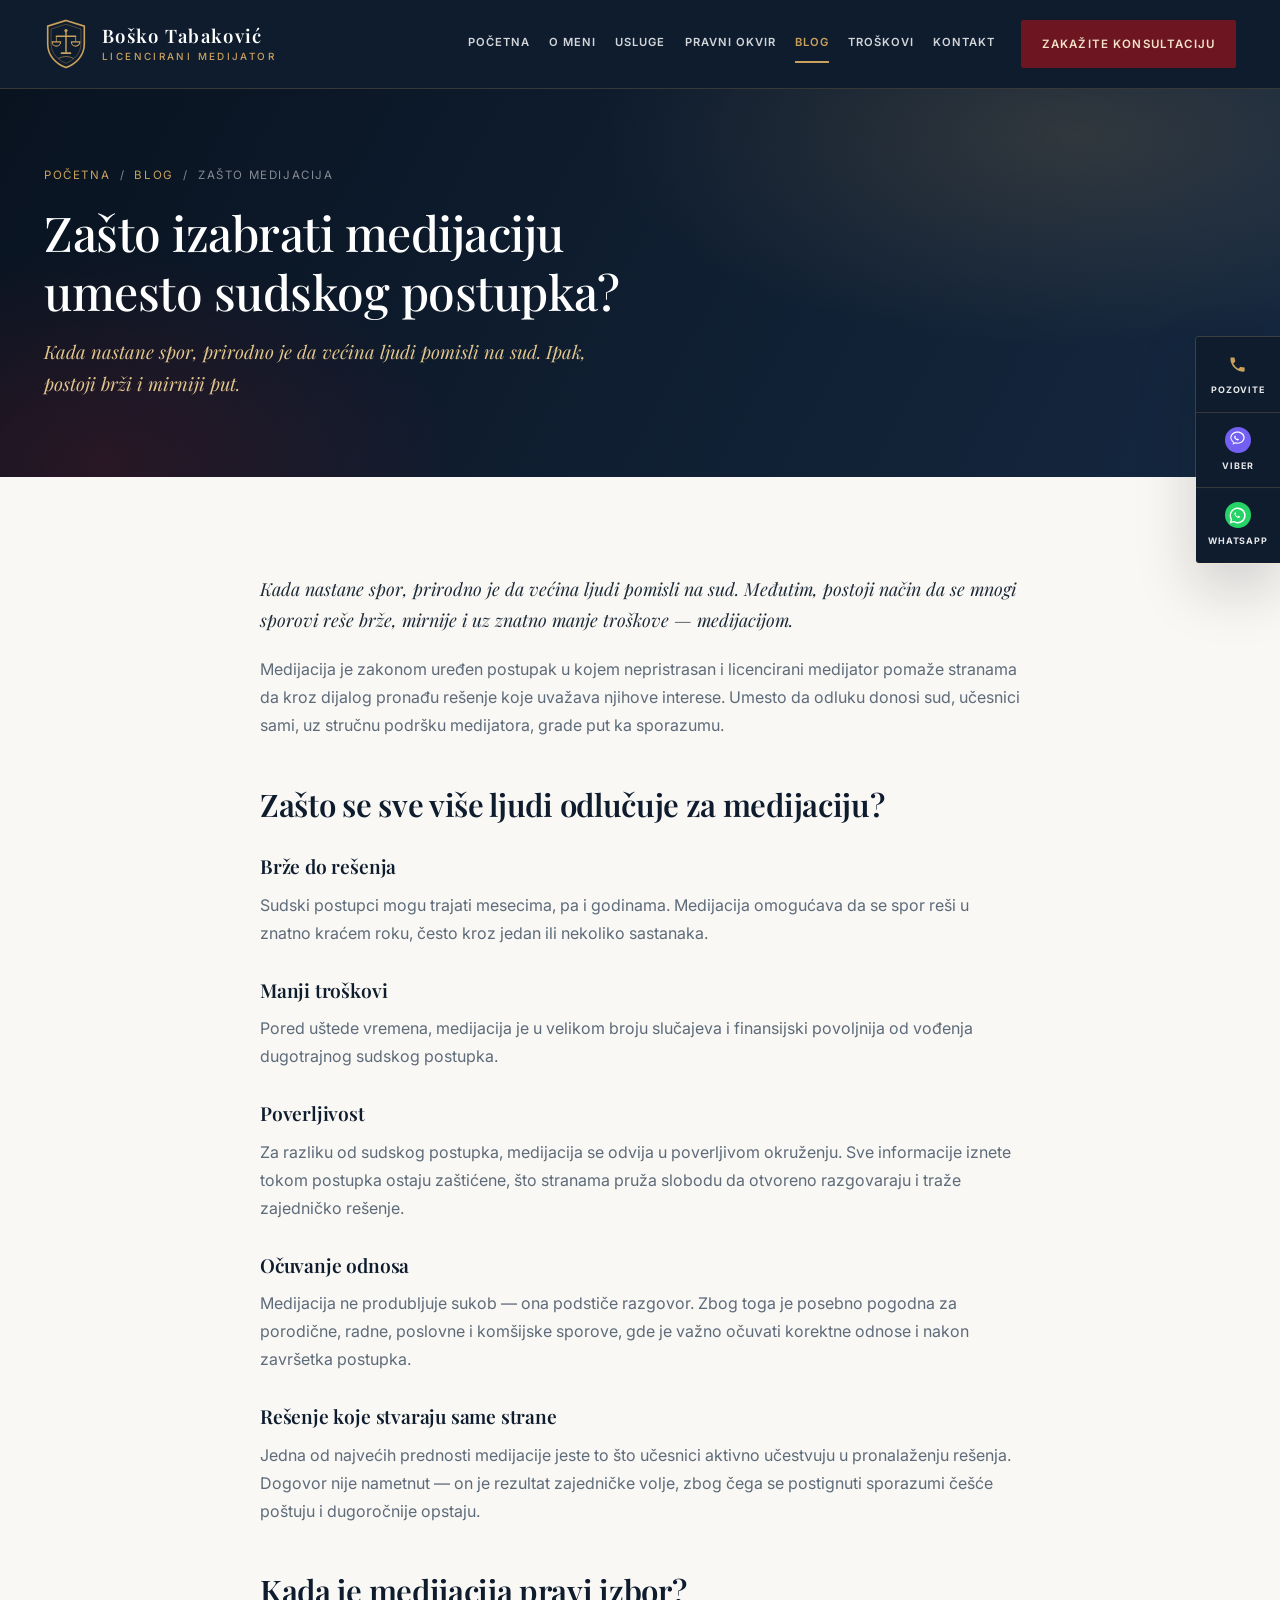
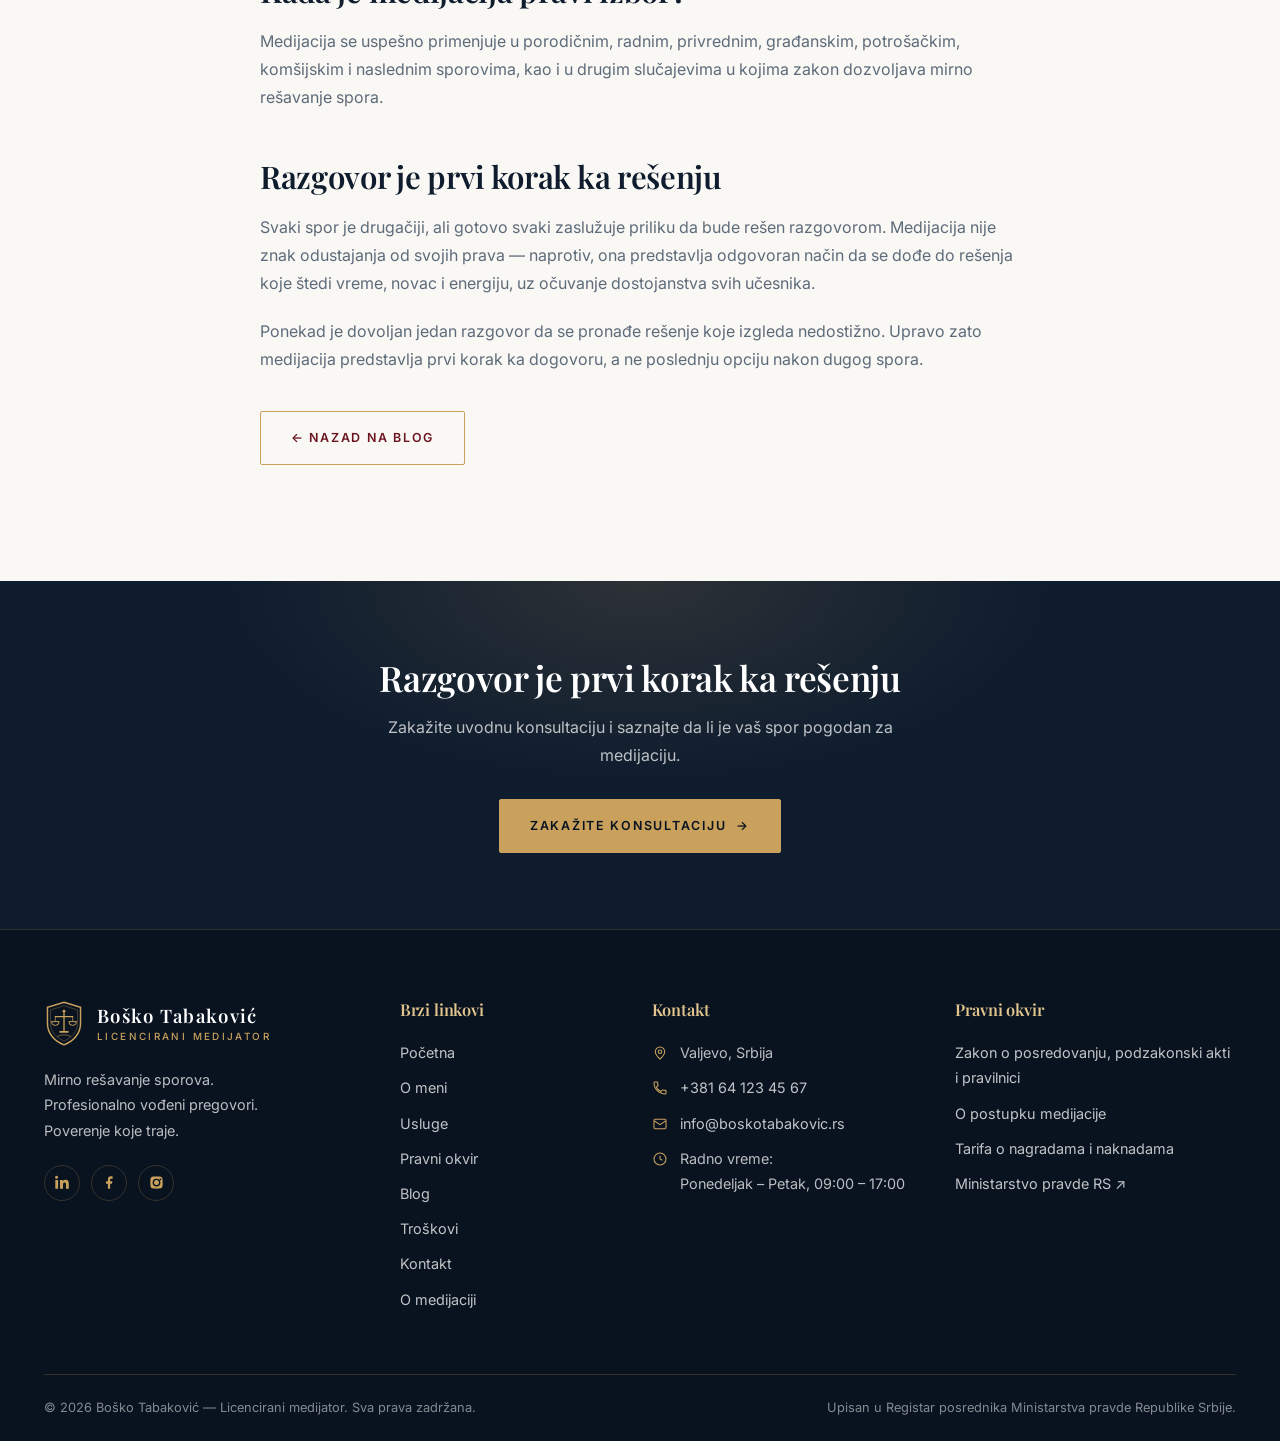
==== commit c71b7733: "Update" ====
--- a/blog-zasto-medijacija.html
+++ b/blog-zasto-medijacija.html
@@ -11,7 +11,7 @@
 <link rel="preconnect" href="https://fonts.googleapis.com">
 <link rel="preconnect" href="https://fonts.gstatic.com" crossorigin>
 <link href="https://fonts.googleapis.com/css2?family=Playfair+Display:ital,wght@0,500;0,600;0,700;1,500;1,600&family=Inter:wght@400;500;600;700&display=swap" rel="stylesheet">
-<link rel="stylesheet" href="style.css">
+<link rel="stylesheet" href="style.css?v=4">
 </head>
 <body>
 <a class="skip" href="#main">Preskoči na sadržaj</a>
@@ -45,9 +45,9 @@
 </header>
 
 <div class="contact-rail">
-  <a href="tel:+381641234567"><span class="ic ic-phone"><svg viewBox="0 0 24 24" fill="#c9a15c"><path d="M6.6 10.8a15.1 15.1 0 0 0 6.6 6.6l2.2-2.2a1 1 0 0 1 1-.2c1.1.4 2.3.6 3.6.6a1 1 0 0 1 1 1V20a1 1 0 0 1-1 1A17 17 0 0 1 3 4a1 1 0 0 1 1-1h3.5a1 1 0 0 1 1 1c0 1.2.2 2.4.6 3.6a1 1 0 0 1-.2 1Z"/></svg></span>Pozovite</a>
-  <a href="viber://chat?number=%2B381641234567"><span class="ic ic-viber"><svg viewBox="0 0 24 24" fill="#fff"><path d="M12 2C7 2 3 5.4 3 9.6c0 2.3 1.2 4.3 3.1 5.7v3.4l2.9-1.7c1 .2 1.9.4 3 .4 5 0 9-3.4 9-7.8S17 2 12 2Zm0 1.6c4.1 0 7.4 2.7 7.4 6.2S16.1 16 12 16c-1 0-1.9-.1-2.8-.4l-.4-.1-1.6 1v-1.9l-.4-.3C5.2 13.2 4.3 11.5 4.3 9.8c0-3.5 3.5-6.2 7.7-6.2Z"/><path d="M8.6 7.1c.2-.1.5 0 .6.2l.7 1.2c.1.2.1.5-.1.7l-.4.4c.4.8 1 1.4 1.9 1.8l.4-.4c.2-.2.5-.2.7-.1l1.2.7c.2.1.3.4.2.6-.3.7-1 1.1-1.7 1-2-.3-3.9-2-4.4-4-.2-.7.2-1.5.9-2.1Z"/></svg></span>Viber</a>
-  <a href="https://wa.me/381641234567"><span class="ic ic-wa"><svg viewBox="0 0 24 24" fill="#fff"><path d="M12 2a10 10 0 0 0-8.6 15L2 22l5.2-1.4A10 10 0 1 0 12 2Zm0 1.8a8.2 8.2 0 1 1-4.2 15.2l-.3-.2-3 .8.8-2.9-.2-.3A8.2 8.2 0 0 1 12 3.8Z"/><path d="M8.9 7.3c.2 0 .4 0 .5.4l.7 1.6c.1.2 0 .4-.1.5l-.5.6c-.1.1-.2.3 0 .5.5.9 1.5 1.8 2.5 2.2.2.1.4.1.5-.1l.5-.6c.1-.2.3-.2.5-.1l1.6.8c.2.1.3.3.2.5-.2.8-1 1.4-1.9 1.5-2.4-.2-4.8-2.5-5.3-4.9-.1-.9.4-1.8 1.2-2.2.1-.1.3-.1.6-.1Z"/></svg></span>WhatsApp</a>
+  <a href="tel:+381641234567"><span class="ic ic-phone"><svg viewBox="0 0 24 24" width="19" height="19" fill="#c9a15c"><path d="M6.6 10.8a15.1 15.1 0 0 0 6.6 6.6l2.2-2.2a1 1 0 0 1 1-.2c1.1.4 2.3.6 3.6.6a1 1 0 0 1 1 1V20a1 1 0 0 1-1 1A17 17 0 0 1 3 4a1 1 0 0 1 1-1h3.5a1 1 0 0 1 1 1c0 1.2.2 2.4.6 3.6a1 1 0 0 1-.2 1Z"/></svg></span>Pozovite</a>
+  <a href="viber://chat?number=%2B381641234567"><span class="ic ic-viber"><svg viewBox="0 0 24 24" width="19" height="19" fill="#fff"><path d="M12 2C7 2 3 5.4 3 9.6c0 2.3 1.2 4.3 3.1 5.7v3.4l2.9-1.7c1 .2 1.9.4 3 .4 5 0 9-3.4 9-7.8S17 2 12 2Zm0 1.6c4.1 0 7.4 2.7 7.4 6.2S16.1 16 12 16c-1 0-1.9-.1-2.8-.4l-.4-.1-1.6 1v-1.9l-.4-.3C5.2 13.2 4.3 11.5 4.3 9.8c0-3.5 3.5-6.2 7.7-6.2Z"/><path d="M8.6 7.1c.2-.1.5 0 .6.2l.7 1.2c.1.2.1.5-.1.7l-.4.4c.4.8 1 1.4 1.9 1.8l.4-.4c.2-.2.5-.2.7-.1l1.2.7c.2.1.3.4.2.6-.3.7-1 1.1-1.7 1-2-.3-3.9-2-4.4-4-.2-.7.2-1.5.9-2.1Z"/></svg></span>Viber</a>
+  <a href="https://wa.me/381641234567"><span class="ic ic-wa"><svg viewBox="0 0 24 24" width="19" height="19" fill="#fff"><path d="M12 2a10 10 0 0 0-8.6 15L2 22l5.2-1.4A10 10 0 1 0 12 2Zm0 1.8a8.2 8.2 0 1 1-4.2 15.2l-.3-.2-3 .8.8-2.9-.2-.3A8.2 8.2 0 0 1 12 3.8Z"/><path d="M8.9 7.3c.2 0 .4 0 .5.4l.7 1.6c.1.2 0 .4-.1.5l-.5.6c-.1.1-.2.3 0 .5.5.9 1.5 1.8 2.5 2.2.2.1.4.1.5-.1l.5-.6c.1-.2.3-.2.5-.1l1.6.8c.2.1.3.3.2.5-.2.8-1 1.4-1.9 1.5-2.4-.2-4.8-2.5-5.3-4.9-.1-.9.4-1.8 1.2-2.2.1-.1.3-.1.6-.1Z"/></svg></span>WhatsApp</a>
 </div>
 
 <main id="main">
@@ -148,11 +148,10 @@
       <div>
         <h4>Pravni okvir</h4>
         <ul>
-          <li><a href="pravni-okvir.html">Zakon o posredovanju u rešavanju sporova</a></li>
-          <li><a href="pravni-okvir.html">Podzakonski akti i pravilnici</a></li>
-          <li><a href="pravni-okvir.html">Etički kodeks posrednika</a></li>
+          <li><a href="pravni-okvir.html">Zakon o posredovanju, podzakonski akti i pravilnici</a></li>
+          <li><a href="o-medijaciji.html">O postupku medijacije</a></li>
           <li><a href="troskovi.html">Tarifa o nagradama i naknadama</a></li>
-          <li><a href="https://www.mpravde.gov.rs/" target="_blank" rel="noopener">Ministarstvo pravde RS &#8599;</a></li>
+          <li><a href="https://mpravde.gov.rs/posrednici" target="_blank" rel="noopener">Ministarstvo pravde RS &#8599;</a></li>
         </ul>
       </div>
     </div>
@@ -162,6 +161,6 @@
     </div>
   </div>
 </footer>
-<script src="main.js"></script>
+<script src="main.js?v=4"></script>
 </body>
 </html>
--- a/style.css
+++ b/style.css
@@ -85,13 +85,13 @@
   transition:background .2s,color .2s,border-color .2s,transform .2s;
 }
 .btn:hover{transform:translateY(-2px)}
-.btn-gold{background:var(--gold);color:var(--navy-900);border-color:var(--gold)}
+.btn-gold,.prose .btn-gold{background:var(--gold);color:var(--navy-900);border-color:var(--gold)}
 .btn-gold:hover{background:var(--gold-light);border-color:var(--gold-light)}
-.btn-burgundy{background:var(--burgundy);color:#f3e2c8;border-color:var(--burgundy)}
+.btn-burgundy,.prose .btn-burgundy{background:var(--burgundy);color:#f3e2c8;border-color:var(--burgundy)}
 .btn-burgundy:hover{background:var(--burgundy-light);border-color:var(--burgundy-light)}
 .btn-outline-light{background:transparent;color:var(--white);border-color:rgba(255,255,255,.4)}
 .btn-outline-light:hover{border-color:var(--gold);color:var(--gold-light)}
-.btn-outline-dark{background:transparent;color:var(--burgundy);border-color:var(--gold)}
+.btn-outline-dark,.prose .btn-outline-dark{background:transparent;color:var(--burgundy);border-color:var(--gold)}
 .btn-outline-dark:hover{background:var(--gold);color:var(--navy-900)}
 .btn .arr{transition:transform .2s}
 .btn:hover .arr{transform:translateX(4px)}
@@ -249,7 +249,7 @@
   border:1px solid var(--gold);
   background:url("data:image/svg+xml;charset=utf-8,%3Csvg xmlns='http://www.w3.org/2000/svg' viewBox='0 0 24 24' fill='none' stroke='%23c9a15c' stroke-width='3' stroke-linecap='round' stroke-linejoin='round'%3E%3Cpolyline points='20 6 9 17 4 12'/%3E%3C/svg%3E") center/11px no-repeat;
 }
-.steps{display:grid;grid-template-columns:repeat(4,1fr);gap:16px;margin-top:38px;position:relative}
+.steps{display:grid;grid-template-columns:repeat(4,minmax(0,1fr));gap:16px;margin-top:38px;position:relative}
 .steps::before{content:"";position:absolute;top:31px;left:12%;right:12%;height:1px;background:var(--navy-line)}
 .step{text-align:center;position:relative}
 .step-num{font-size:.62rem;letter-spacing:.2em;color:var(--gold);margin-bottom:9px}
@@ -296,7 +296,7 @@
 .prose ul li{position:relative;padding:7px 0 7px 26px;color:var(--ink-soft)}
 .prose ul li::before{content:"";position:absolute;left:2px;top:18px;width:6px;height:6px;background:var(--gold);transform:rotate(45deg)}
 .prose strong{color:var(--ink);font-weight:600}
-.prose a{color:var(--burgundy);font-weight:500}
+.prose a:not(.btn){color:var(--burgundy);font-weight:500}
 
 .tick-list{list-style:none;display:grid;grid-template-columns:repeat(2,1fr);gap:2px 30px;margin:8px 0 26px}
 .tick-list li{position:relative;padding:9px 0 9px 32px;color:var(--ink)}
@@ -474,9 +474,17 @@
 }
 
 /* ---------- RESPONSIVE ---------- */
+@media(max-width:1300px){
+  .nav{gap:19px}
+  .nav a{font-size:.7rem;letter-spacing:.09em}
+  .site-header .btn{padding:13px 20px;font-size:.72rem;letter-spacing:.1em}
+}
+@media(max-width:1150px){
+  /* dugme iz headera se sklanja — meni i dalje ima Kontakt */
+  .header-cta{display:none}
+  .nav{margin-left:auto}
+}
 @media(max-width:1080px){
-  .nav{gap:18px}
-  .nav a{font-size:.68rem;letter-spacing:.1em}
   .contact-rail{display:none}
 }
 @media(max-width:980px){
@@ -594,3 +602,80 @@
   .license-frame{padding:18px}
   .license-ph{padding:38px 16px}
 }
+
+
+/* ---------- GRUPA DUGMADI ---------- */
+.btn-row{display:flex;gap:14px;flex-wrap:wrap;align-items:center}
+
+/* ---------- BRZI KONTAKT (telefon / Viber / WhatsApp) ---------- */
+.contact-actions{display:grid;grid-template-columns:repeat(3,minmax(0,1fr));gap:10px;margin-top:26px}
+.ca{
+  display:flex;align-items:center;gap:11px;
+  padding:12px 13px;text-decoration:none;
+  background:var(--cream);border:1px solid var(--cream-line);border-radius:3px;
+  transition:border-color .2s,background .2s,transform .2s,box-shadow .2s;
+}
+.ca:hover{transform:translateY(-3px);box-shadow:var(--shadow-sm);background:var(--white)}
+.ca-ic{
+  width:36px;height:36px;border-radius:50%;flex-shrink:0;
+  display:flex;align-items:center;justify-content:center;
+}
+.ca-ic svg{width:18px;height:18px;flex-shrink:0}
+.ca-txt{display:flex;flex-direction:column;line-height:1.3;min-width:0}
+.ca-txt b{
+  font-size:.68rem;font-weight:700;letter-spacing:.13em;text-transform:uppercase;
+  color:var(--navy-800);
+}
+.ca-txt small{font-size:.74rem;color:var(--ink-soft);white-space:nowrap;overflow:hidden;text-overflow:ellipsis}
+
+.ca-phone .ca-ic{background:var(--burgundy)}
+.ca-phone .ca-ic svg{fill:var(--gold-light)}
+.ca-phone:hover{border-color:var(--burgundy)}
+
+.ca-viber .ca-ic{background:#7360f2}
+.ca-viber .ca-ic svg{fill:#fff}
+.ca-viber:hover{border-color:#7360f2}
+
+.ca-wa .ca-ic{background:#1da851}
+.ca-wa .ca-ic svg{fill:#fff}
+.ca-wa:hover{border-color:#1da851}
+
+@media(max-width:1180px){
+  .contact-actions{grid-template-columns:1fr}
+}
+@media(max-width:980px){
+  .contact-actions{grid-template-columns:repeat(3,minmax(0,1fr))}
+}
+@media(max-width:560px){
+  .contact-actions{grid-template-columns:1fr}
+}
+
+
+/* ---------- VRLO USKI EKRANI (stari/mali telefoni) ---------- */
+@media(max-width:420px){
+  .steps{grid-template-columns:1fr;gap:26px}
+  .tick-list{grid-template-columns:1fr}
+}
+
+/* ---------- ISTAKNUTI ZAKON ---------- */
+.law-card{
+  background:var(--white);border:1px solid var(--cream-line);
+  border-left:4px solid var(--gold);
+  padding:38px 40px;margin:0 0 42px;box-shadow:var(--shadow-sm);
+}
+.law-card .law-glasnik{
+  font-size:.74rem;font-weight:600;letter-spacing:.14em;text-transform:uppercase;
+  color:var(--gold-deep);margin-bottom:14px;
+}
+.law-card h3{
+  font-size:clamp(1.15rem,2.2vw,1.5rem);color:var(--navy-800);
+  letter-spacing:.02em;margin-bottom:16px;line-height:1.3;
+}
+.law-card p{color:var(--ink-soft);margin-bottom:26px;max-width:74ch}
+.law-card .law-source{
+  display:block;margin-top:14px;font-size:.78rem;color:var(--ink-soft);font-style:italic;
+}
+@media(max-width:620px){
+  .law-card{padding:28px 22px}
+  .law-card .btn{width:100%;justify-content:center}
+}
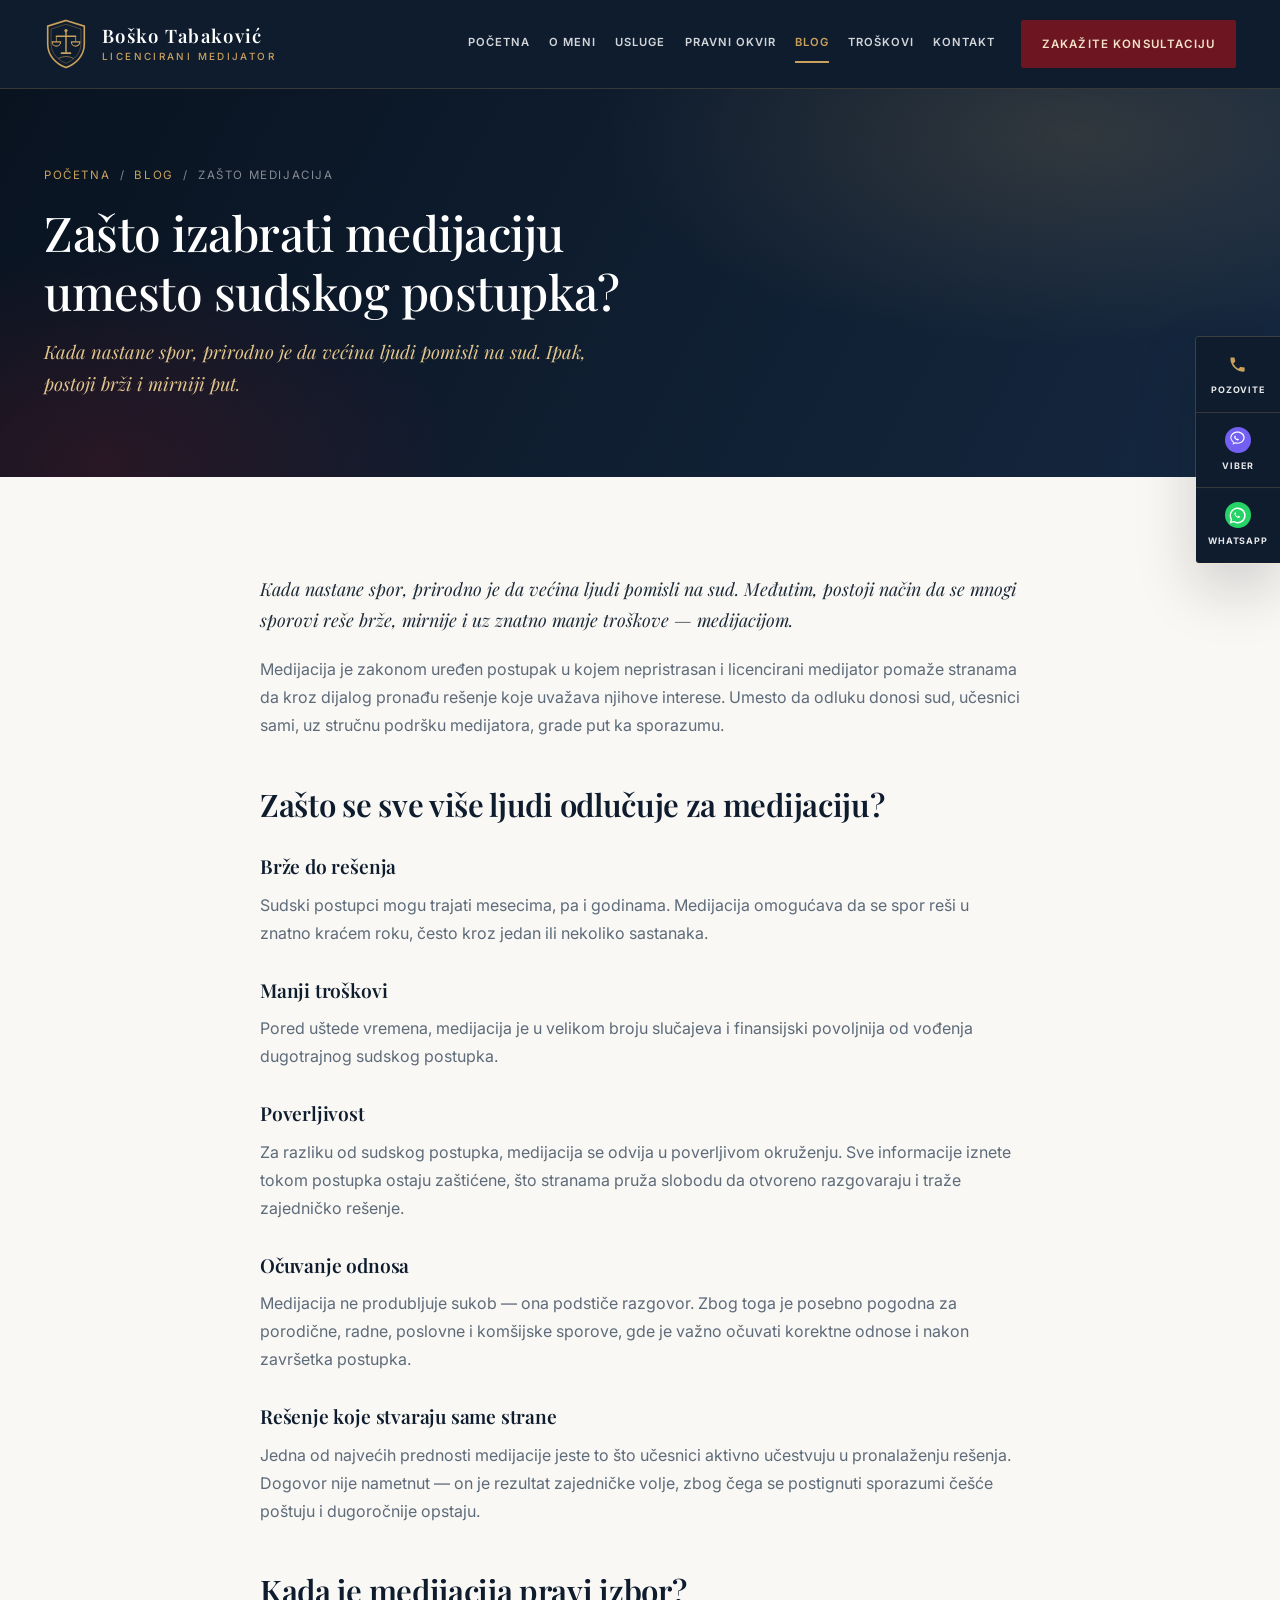
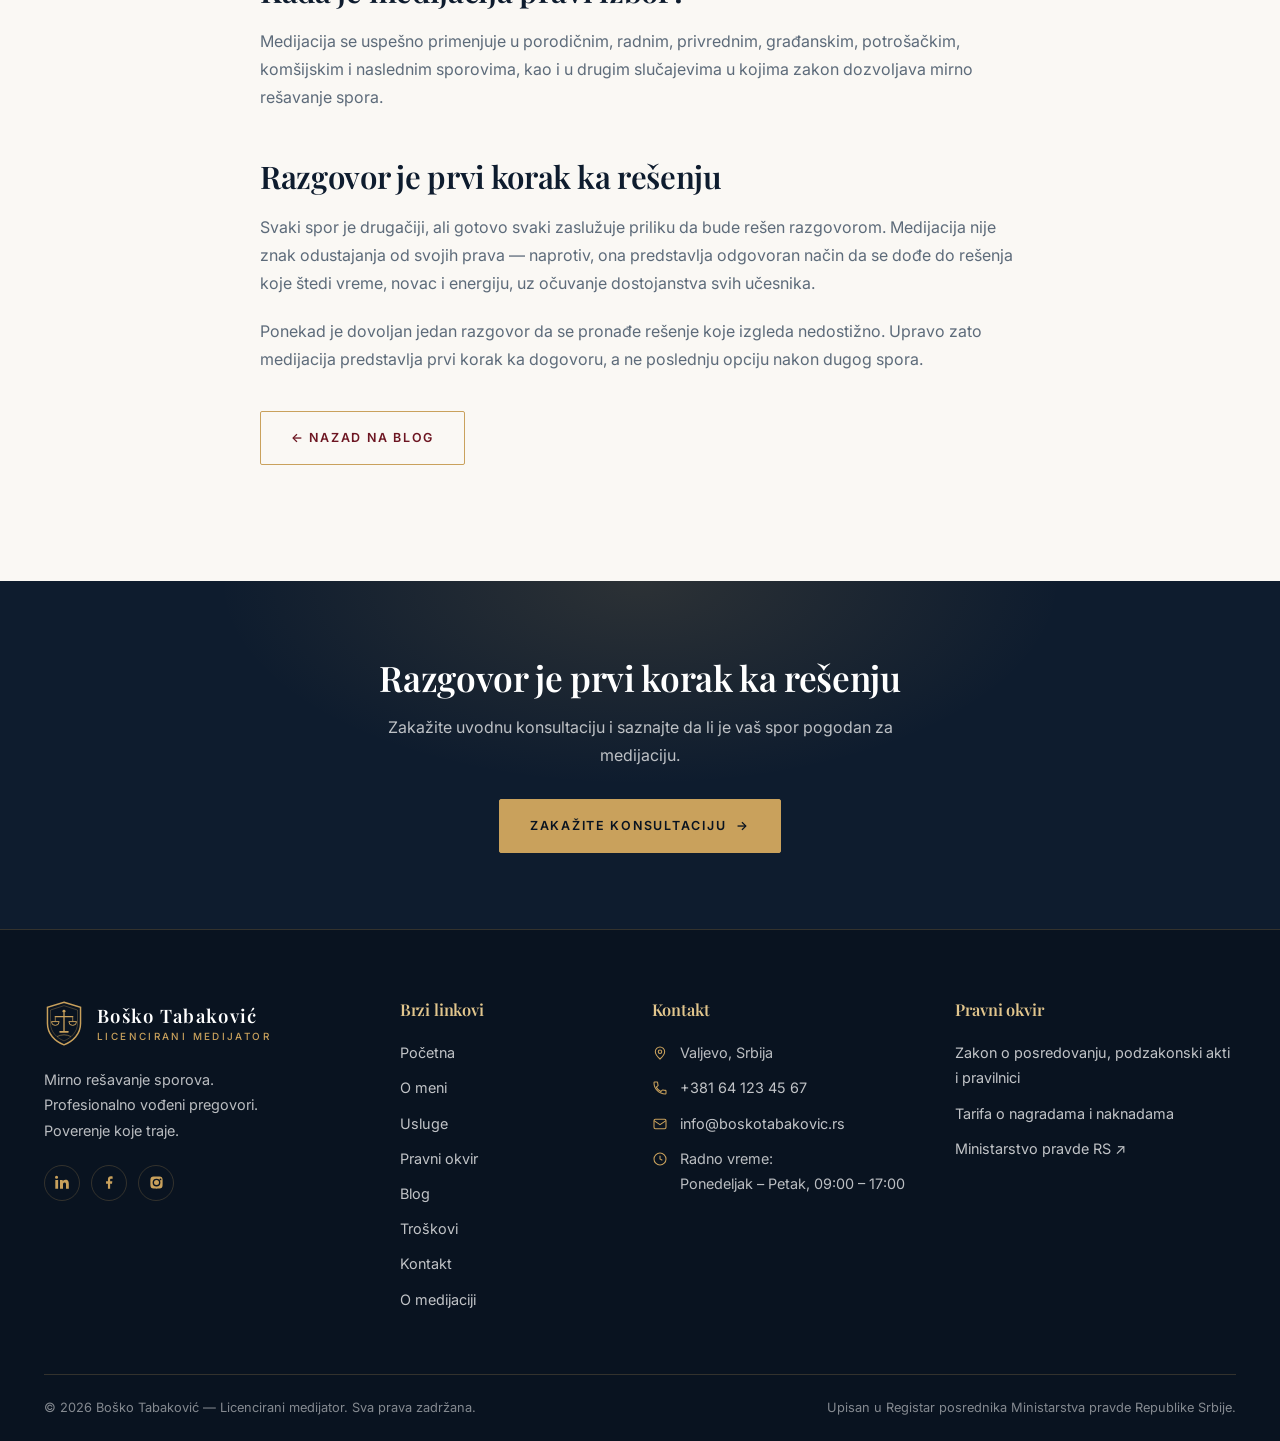
==== commit 3b387c8f: "Update" ====
--- a/blog-zasto-medijacija.html
+++ b/blog-zasto-medijacija.html
@@ -149,9 +149,8 @@
         <h4>Pravni okvir</h4>
         <ul>
           <li><a href="pravni-okvir.html">Zakon o posredovanju, podzakonski akti i pravilnici</a></li>
-          <li><a href="o-medijaciji.html">O postupku medijacije</a></li>
           <li><a href="troskovi.html">Tarifa o nagradama i naknadama</a></li>
-          <li><a href="https://mpravde.gov.rs/posrednici" target="_blank" rel="noopener">Ministarstvo pravde RS &#8599;</a></li>
+          <li><a href="https://mpravde.gov.rs" target="_blank" rel="noopener">Ministarstvo pravde RS &#8599;</a></li>
         </ul>
       </div>
     </div>
